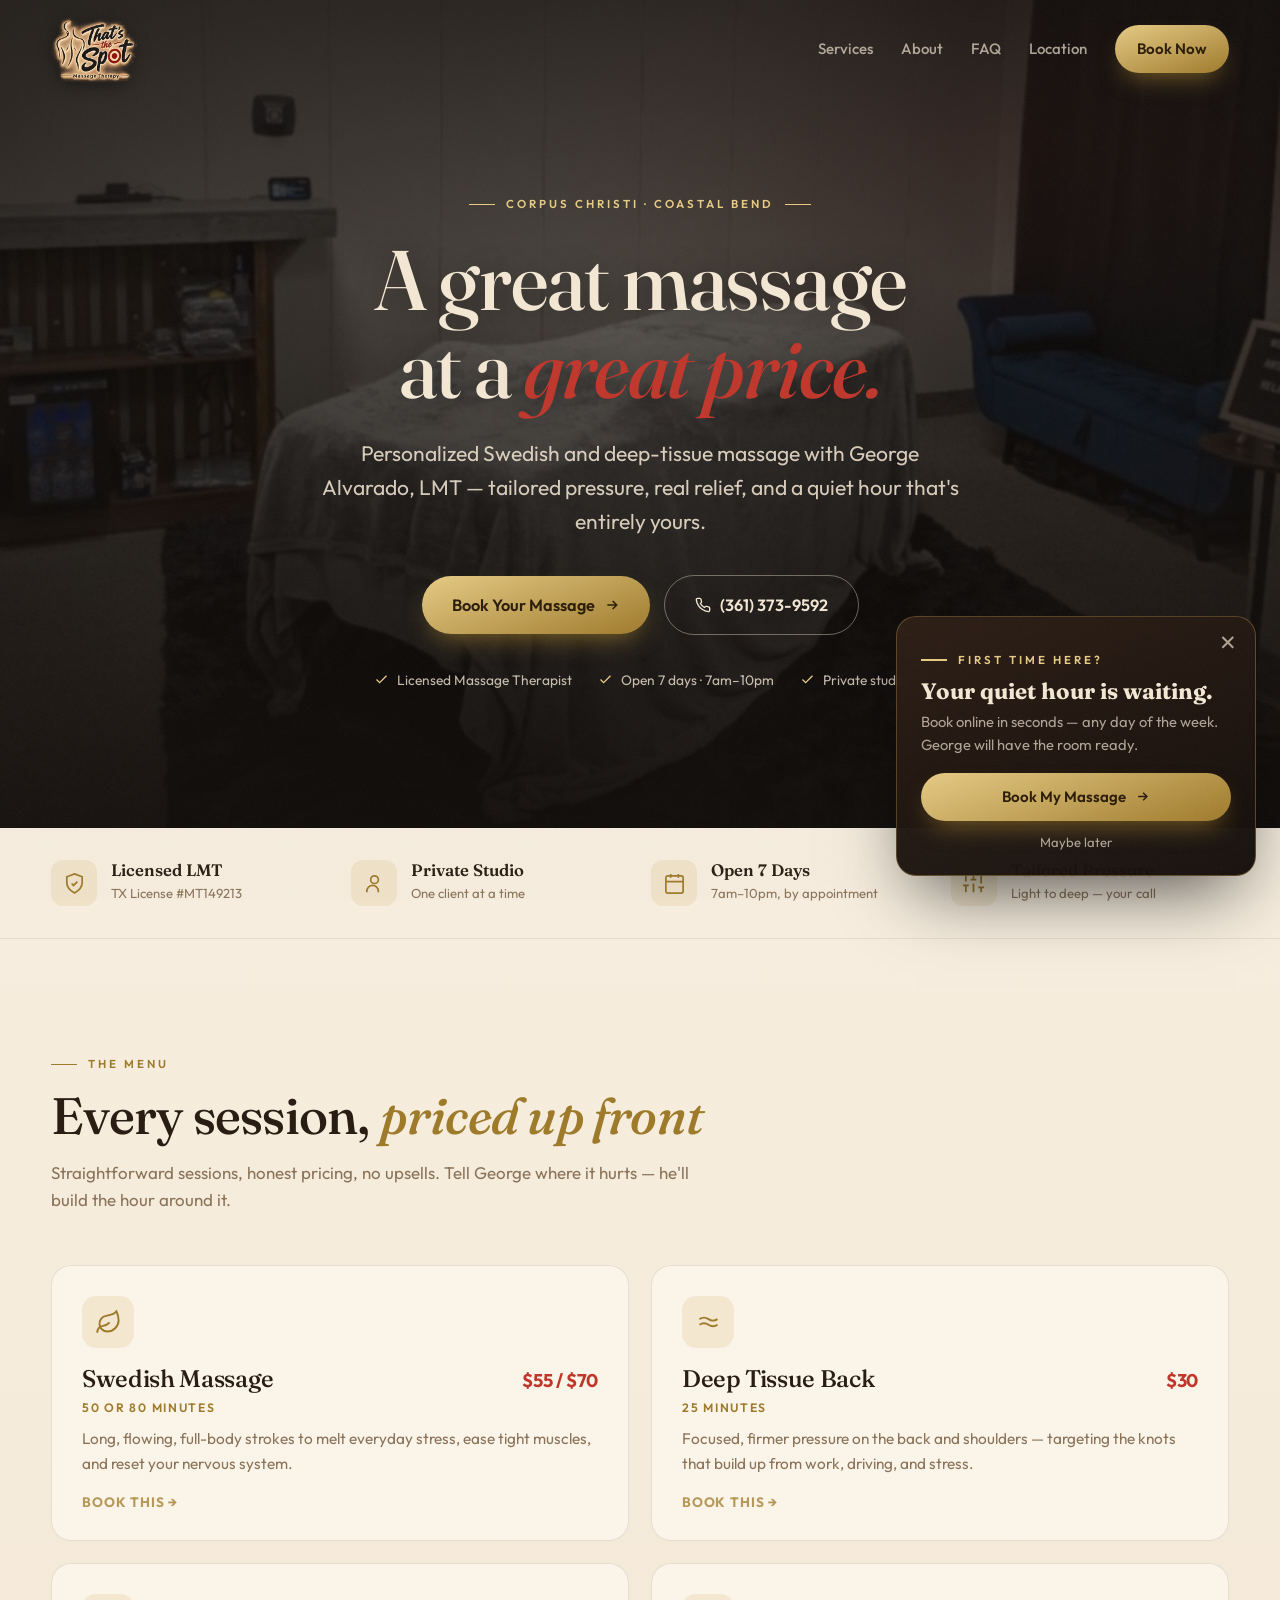
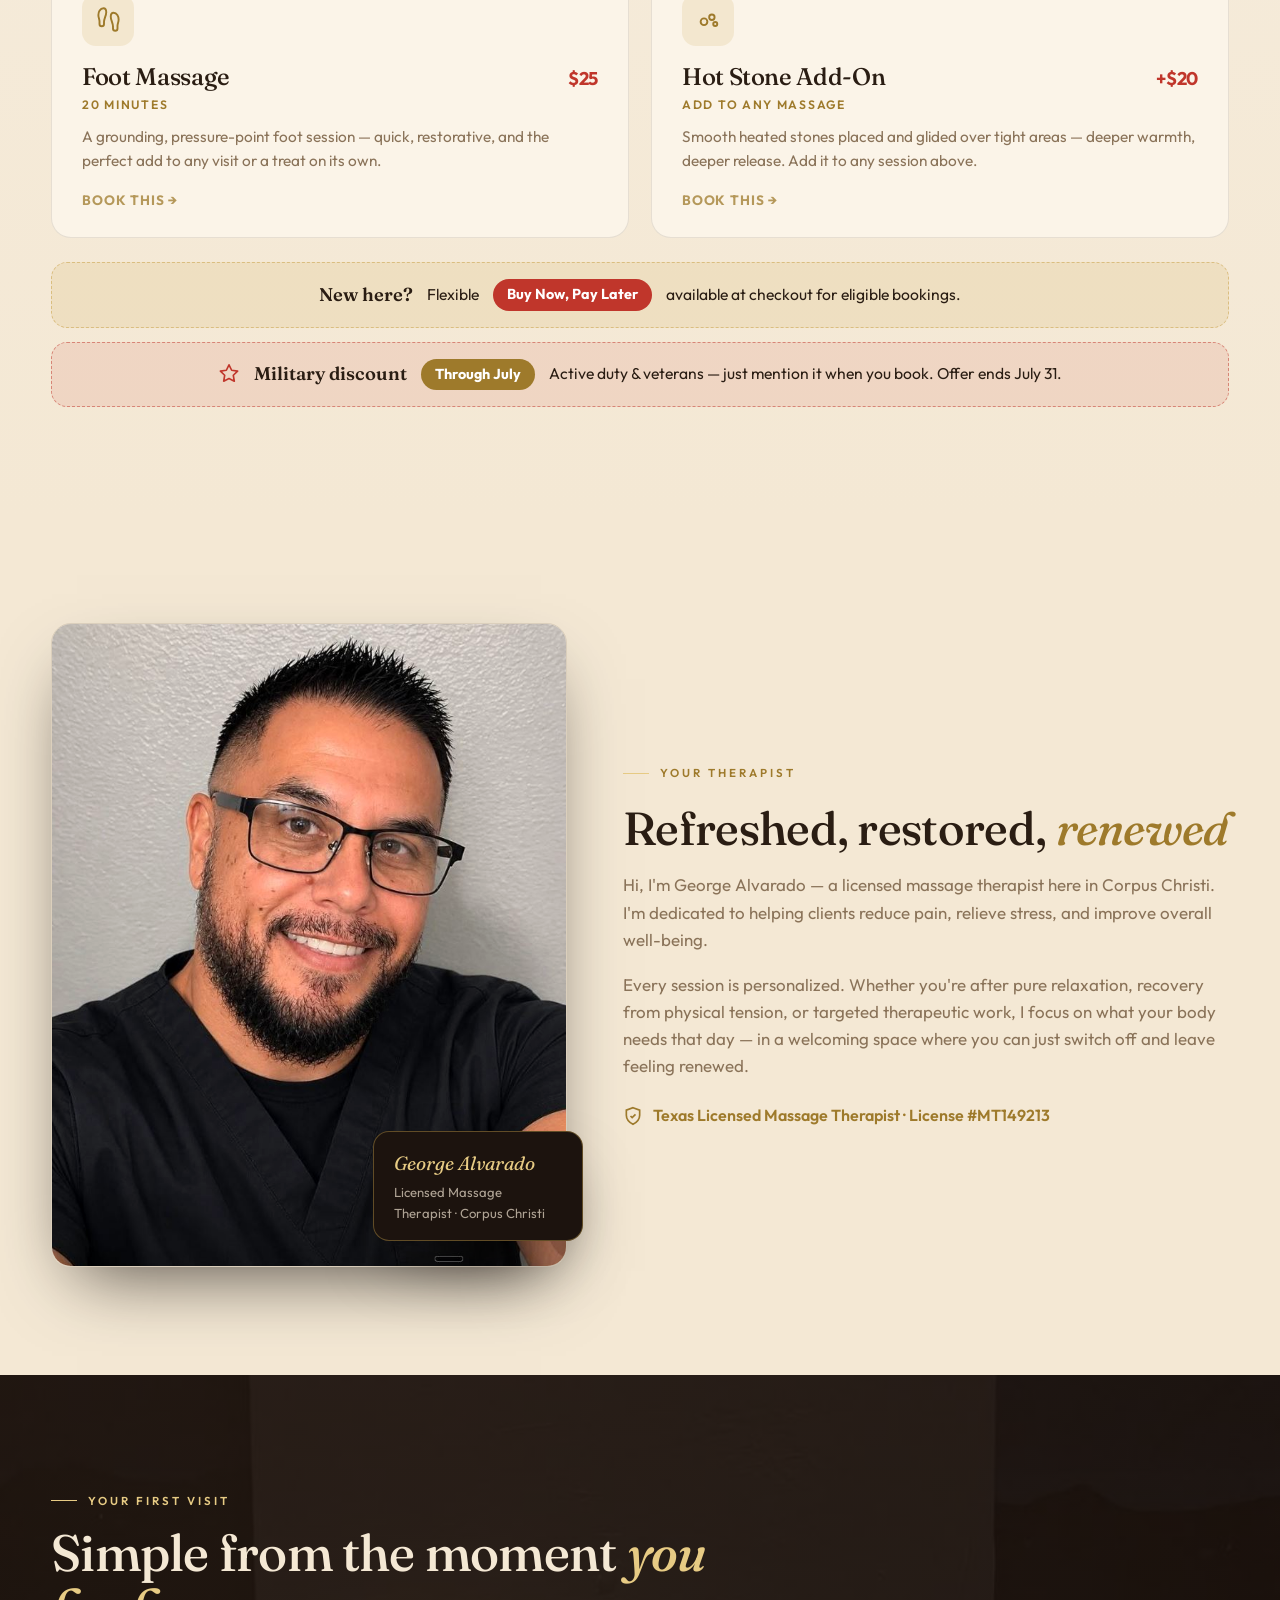
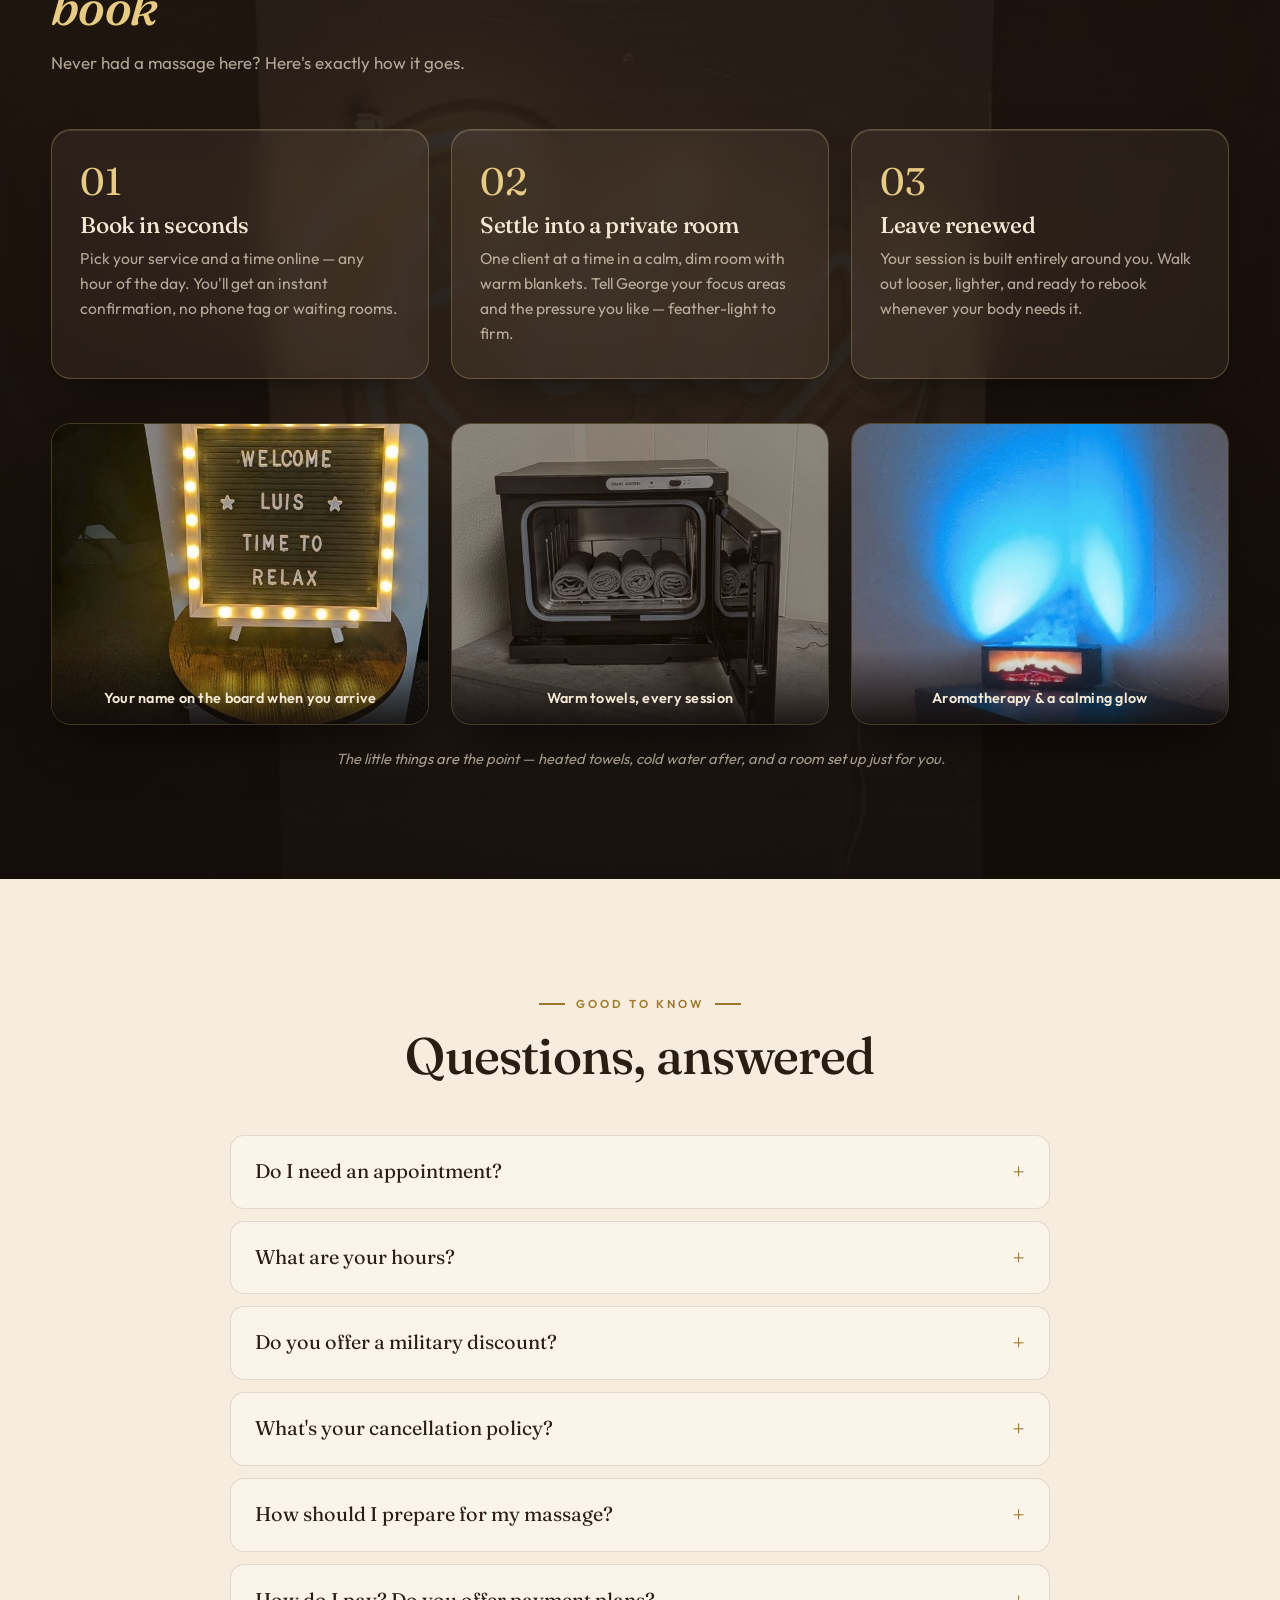
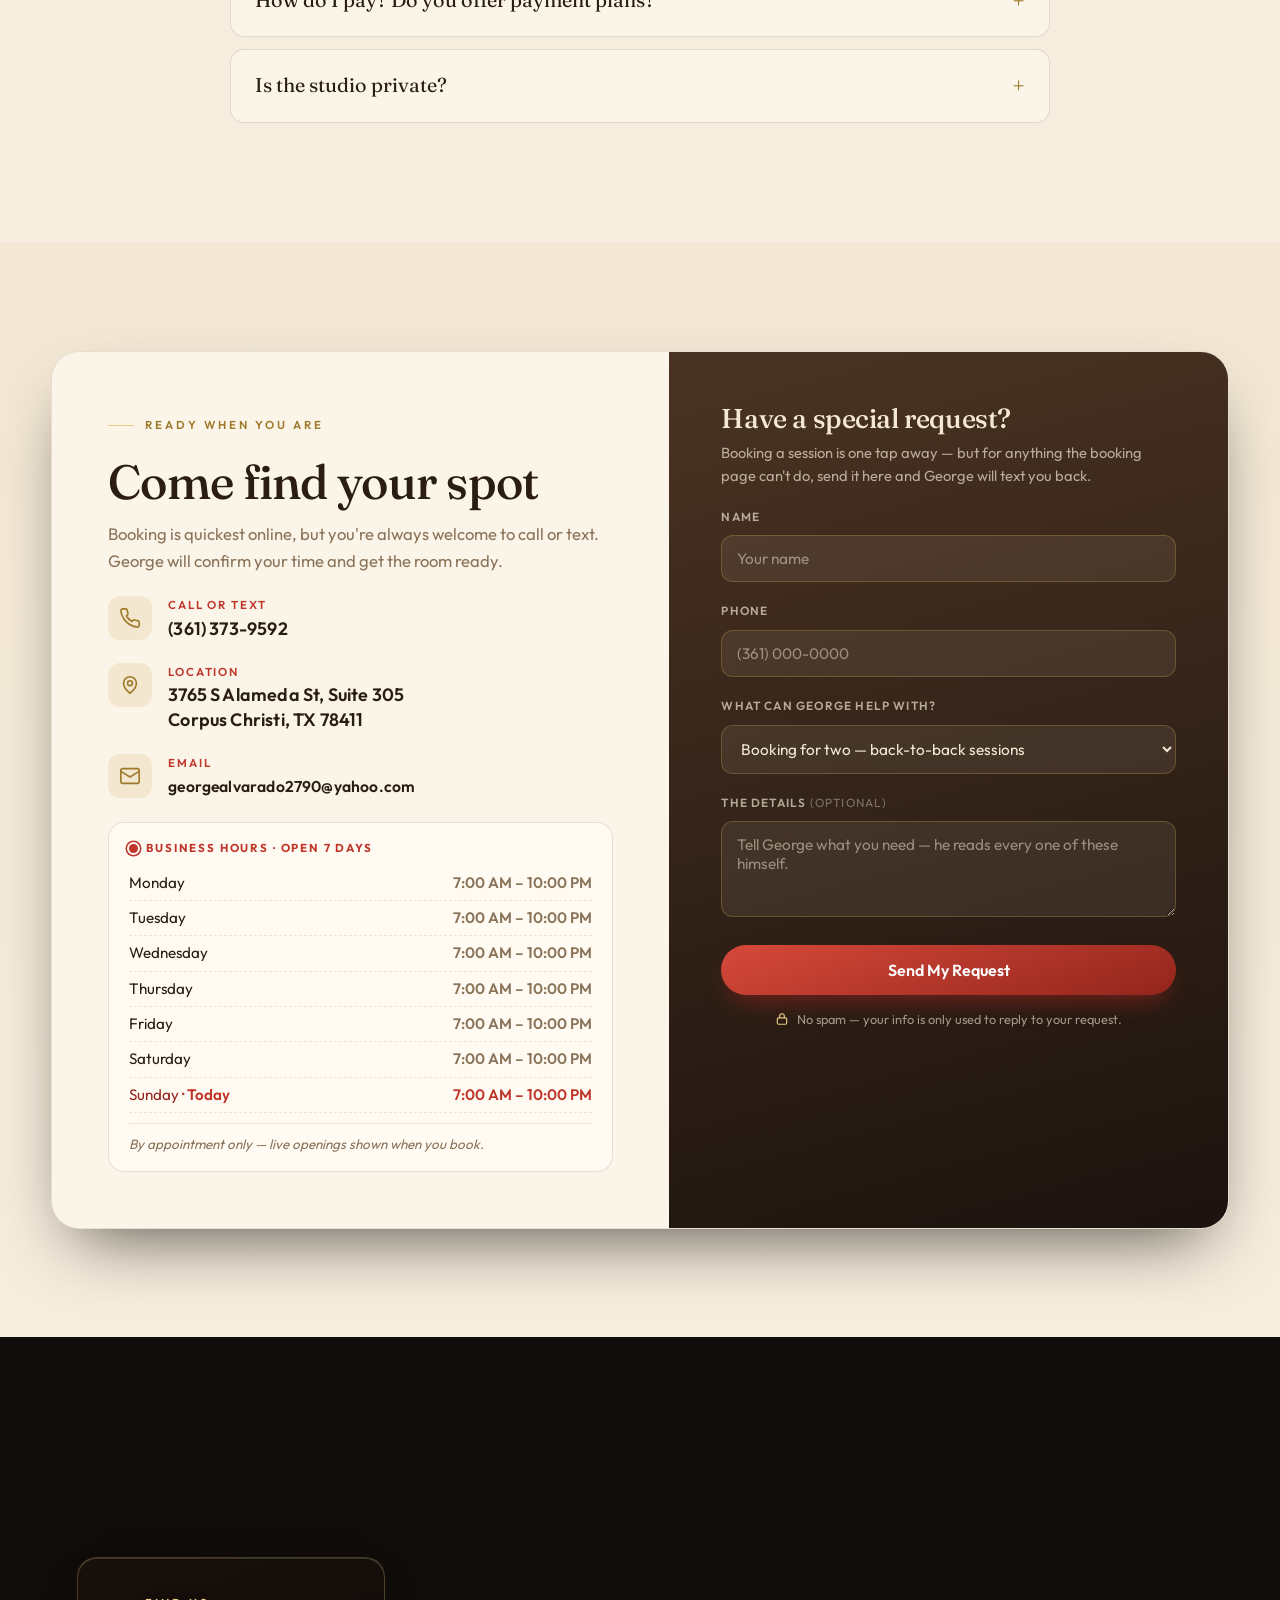
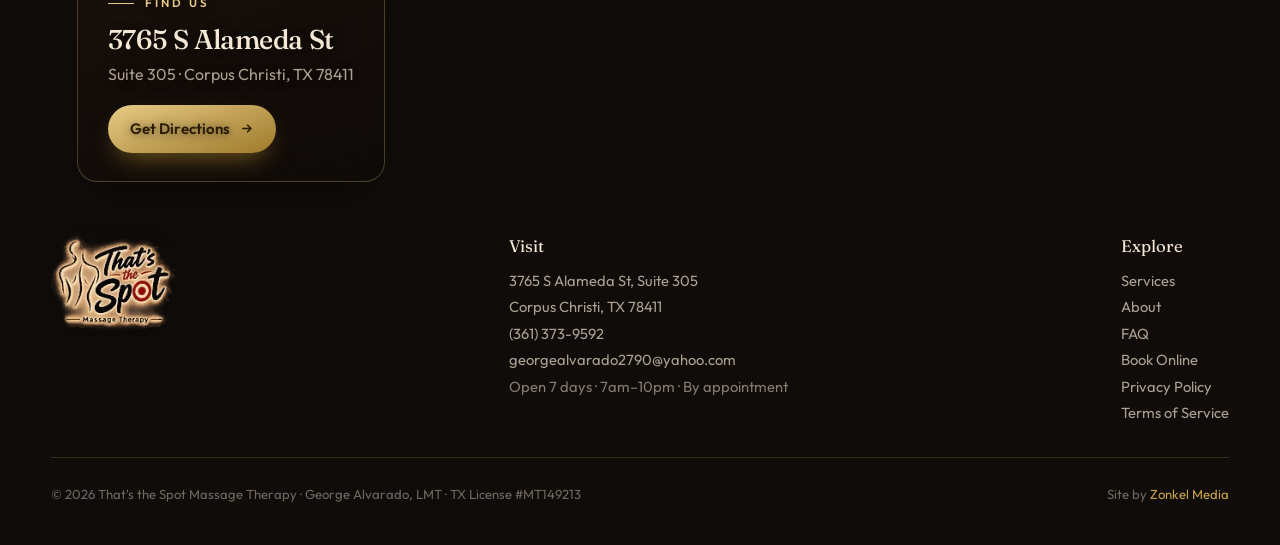
==== index.html @ 34a935a7 "Symmetric eyebrow dashes: right-side dash on centered kickers (hero + FAQ always, all sections on mo" ====
<!DOCTYPE html>
<html lang="en">
<head>
<meta charset="UTF-8" />
<meta name="viewport" content="width=device-width, initial-scale=1.0" />
<title>That's the Spot Massage Therapy — Corpus Christi, TX</title>
<meta name="description" content="Therapeutic Swedish and deep tissue massage in Corpus Christi with George Alvarado, LMT. 3765 S Alameda St, Suite 305. Open 7 days. Book online or call (361) 373-9592." />
<link rel="canonical" href="https://thatsthespotmassagecc.com/" />
<meta name="robots" content="index,follow,max-image-preview:large" />
<meta name="theme-color" content="#1C130E" />
<meta name="geo.region" content="US-TX" />
<meta name="geo.placename" content="Corpus Christi" />
<meta name="geo.position" content="27.729;-97.383" />
<meta name="ICBM" content="27.729, -97.383" />
<meta property="og:type" content="website" />
<meta property="og:site_name" content="That's the Spot Massage Therapy" />
<meta property="og:title" content="That's the Spot Massage Therapy — Corpus Christi, TX" />
<meta property="og:description" content="A great massage at a great price. Swedish & deep tissue with George Alvarado, LMT. Open 7 days, 7am–10pm, by appointment. Book online in seconds." />
<meta property="og:url" content="https://thatsthespotmassagecc.com/" />
<meta property="og:image" content="https://thatsthespotmassagecc.com/og-image.jpg" />
<meta property="og:image:width" content="1200" />
<meta property="og:image:height" content="630" />
<meta property="og:image:alt" content="That's the Spot Massage Therapy — private massage studio in Corpus Christi, TX" />
<meta property="og:locale" content="en_US" />
<meta name="twitter:card" content="summary_large_image" />
<meta name="twitter:title" content="That's the Spot Massage Therapy — Corpus Christi, TX" />
<meta name="twitter:description" content="A great massage at a great price. Swedish & deep tissue with George Alvarado, LMT. Open 7 days, 7am–10pm. Book online in seconds." />
<meta name="twitter:image" content="https://thatsthespotmassagecc.com/og-image.jpg" />
<link rel="icon" href="favicon.svg" type="image/svg+xml" />
<link rel="icon" href="favicon.png" type="image/png" sizes="96x96" />
<link rel="apple-touch-icon" href="apple-touch-icon.png" />
<link rel="preconnect" href="https://fonts.googleapis.com" />
<link rel="preconnect" href="https://fonts.gstatic.com" crossorigin />
<link href="https://fonts.googleapis.com/css2?family=Fraunces:ital,opsz,wght@0,9..144,400;0,9..144,500;0,9..144,600;0,9..144,700;1,9..144,400;1,9..144,500&family=Outfit:wght@300;400;500;600;700&display=swap" rel="stylesheet" />
<style>
:root{
  --slate:#100C0A; --espresso:#1C130E; --espresso-2:#271A12; --cocoa:#3E2B1E; --coffee:#4A3323;
  --paper:#F6EDDE; --cream:#F4E8D4; --cream-2:#E8D7BC;
  --gold:#C9A24B; --gold-lt:#E7CB84; --gold-deep:#9E7A2B;
  --red:#C0362B; --red-lt:#D6493A; --red-deep:#93251C;
  --ink:#2A1D13; --muted:#8A7359; --cream-soft:rgba(244,232,212,.68);
  --glass:rgba(244,232,212,.06); --glass-brd:rgba(233,203,132,.26);
  --shadow:0 30px 70px -26px rgba(8,4,2,.7);
  --serif:'Fraunces',Georgia,serif; --sans:'Outfit',system-ui,sans-serif;
}
*{box-sizing:border-box;margin:0;padding:0}
html{scroll-behavior:smooth;scroll-padding-top:100px}
body{font-family:var(--sans);color:var(--ink);background:var(--paper);line-height:1.6;-webkit-font-smoothing:antialiased;overflow-x:hidden}
img{max-width:100%;display:block}
a{color:inherit;text-decoration:none}
.wrap{width:min(1180px,92vw);margin-inline:auto}
h1,h2,h3{font-family:var(--serif);font-weight:500;line-height:1.05;letter-spacing:-.015em}
.i{font-style:italic}
.gold{color:var(--gold-deep)}
.crim{color:var(--red)}

body::after{content:"";position:fixed;inset:0;pointer-events:none;z-index:999;opacity:.05;
  background-image:url("data:image/svg+xml,%3Csvg xmlns='http://www.w3.org/2000/svg' width='120' height='120'%3E%3Cfilter id='n'%3E%3CfeTurbulence type='fractalNoise' baseFrequency='.85' numOctaves='2'/%3E%3C/filter%3E%3Crect width='100%25' height='100%25' filter='url(%23n)'/%3E%3C/svg%3E")}

.glass{position:relative;background:var(--glass);backdrop-filter:blur(16px) saturate(1.2);-webkit-backdrop-filter:blur(16px) saturate(1.2);
  border:1px solid var(--glass-brd);box-shadow:inset 0 1px 0 rgba(255,255,255,.14),0 20px 44px -22px rgba(0,0,0,.7)}
.dot{display:inline-block;width:9px;height:9px;border-radius:50%;background:var(--red);box-shadow:0 0 0 2px #FFFBF3,0 0 0 3.5px var(--red)}

/* ---------- nav ---------- */
header{position:fixed;top:0;left:0;right:0;z-index:100;background:transparent;border-bottom:1px solid transparent;transition:background .35s,border-color .35s}
header.scrolled{background:rgba(16,12,10,.9);border-bottom-color:rgba(201,162,75,.22);backdrop-filter:blur(16px) saturate(1.3)}
nav{display:flex;align-items:center;justify-content:space-between;padding:14px 0}
.brand{display:flex;align-items:center;gap:14px}
.brand img{height:70px;width:auto;object-fit:contain;filter:drop-shadow(0 3px 8px rgba(0,0,0,.6))}
.nav-links{display:flex;align-items:center;gap:28px;font-size:.94rem;font-weight:500}
.nav-links a.lk{color:var(--cream-soft);transition:.2s}
.nav-links a.lk:hover{color:var(--gold-lt)}
.btn{display:inline-flex;align-items:center;gap:9px;font-weight:600;font-size:.94rem;padding:12px 22px;border-radius:999px;transition:.25s;white-space:nowrap;cursor:pointer}
.btn-gold{background:linear-gradient(160deg,var(--gold-lt),var(--gold-deep));color:#2A1B06;box-shadow:0 12px 26px -10px rgba(158,122,43,.8)}
.btn-gold:hover{filter:brightness(1.06);transform:translateY(-2px)}
.btn-red{background:linear-gradient(160deg,var(--red-lt),var(--red-deep));color:#fff;box-shadow:0 12px 26px -10px rgba(147,37,28,.85)}
.btn-red:hover{filter:brightness(1.07);transform:translateY(-2px)}
.btn-ghost{border:1.5px solid rgba(244,232,212,.4);color:var(--cream)}
.btn-ghost:hover{border-color:var(--gold);color:var(--gold-lt)}
.nav-links .call{display:none}
@media(max-width:880px){.nav-links a.lk{display:none}.nav-links .call{display:inline-flex}.brand img{height:56px}}

/* ---------- hero ---------- */
.hero{position:relative;min-height:92vh;display:flex;align-items:center;color:var(--cream);overflow:hidden}
.hero .bgimg{position:absolute;inset:0;z-index:0;width:100%;height:100%;object-fit:cover;object-position:center 62%;transform:scale(1.04);
  filter:brightness(.62) saturate(.86) sepia(.12) blur(1.2px)}
.hero .bgimg{opacity:0;transition:opacity 1.2s ease}
.hero .bgimg.on{opacity:1}
.hero .scrim{position:absolute;inset:0;z-index:1;background:
  linear-gradient(180deg,rgba(16,12,10,.62),rgba(16,12,10,.34) 34%,rgba(16,12,10,.86)),
  radial-gradient(64% 58% at 50% 46%,rgba(16,12,10,.1),rgba(16,12,10,.52)),
  radial-gradient(60% 45% at 78% 16%,rgba(192,54,43,.18),transparent 62%)}
.hero .wrap{position:relative;z-index:2;padding-top:120px;padding-bottom:70px;text-align:center}
.hero-copy{max-width:720px;margin-inline:auto}
.eyebrow{display:inline-flex;align-items:center;gap:11px;font-size:.72rem;font-weight:600;letter-spacing:.26em;text-transform:uppercase;color:var(--gold-lt);margin-bottom:22px}
.eyebrow::before{content:"";width:26px;height:1.5px;background:var(--gold-lt)}
.eyebrow::after{content:"";width:26px;height:1.5px;background:currentColor;display:none}
.hero .eyebrow::after,.faq .sec-head .eyebrow::after{display:block}
.hero h1{font-size:clamp(3rem,6.6vw,5.4rem);color:var(--cream);text-shadow:0 2px 30px rgba(0,0,0,.4)}
.hero p.sub{font-size:clamp(1.08rem,1.7vw,1.32rem);color:rgba(244,232,212,.86);margin:24px auto 36px;max-width:46ch}
.hero-cta{display:flex;flex-wrap:wrap;gap:14px;align-items:center;justify-content:center}
.hero-cta .btn{padding:16px 30px;font-size:1.02rem}
.microtrust{margin-top:34px;display:flex;flex-wrap:wrap;justify-content:center;gap:10px 26px;font-size:.86rem;color:rgba(244,232,212,.8)}
.microtrust span{display:inline-flex;align-items:center;gap:8px}
.microtrust svg{width:15px;height:15px;stroke:var(--gold-lt);fill:none;stroke-width:2.2}

/* ---------- assurances band ---------- */
.assure{background:var(--paper);border-bottom:1px solid rgba(42,29,19,.08)}
.assure .wrap{display:grid;grid-template-columns:repeat(4,1fr);gap:22px;padding:32px 0}
.assure .a{display:flex;gap:14px;align-items:center}
.assure .a .ic{width:46px;height:46px;border-radius:12px;background:rgba(201,162,75,.15);display:grid;place-items:center;flex:none}
.assure .a .ic svg{width:23px;height:23px;stroke:var(--gold-deep);fill:none;stroke-width:1.8}
.assure .a b{font-family:var(--serif);font-weight:600;color:var(--ink);font-size:1.04rem;display:block;line-height:1.15}
.assure .a span{font-size:.82rem;color:var(--muted)}

/* ---------- section basics ---------- */
.pad{padding:clamp(64px,9vw,108px) 0}
.sec-head{max-width:660px;margin-bottom:52px}
.sec-head .eyebrow{margin-bottom:16px;color:var(--gold-deep)}
.sec-head .eyebrow::before{background:var(--gold-deep)}
.sec-head h2{font-size:clamp(2.1rem,4.4vw,3.2rem)}
.sec-head p{color:var(--muted);margin-top:16px;font-size:1.06rem}

/* ---------- services ---------- */
.services{background:linear-gradient(180deg,var(--paper),var(--cream))}
.svc-grid{display:grid;grid-template-columns:repeat(2,1fr);gap:22px}
.svc{display:block;background:#FBF4E8;border:1px solid rgba(42,29,19,.1);border-radius:20px;padding:30px 30px 26px;position:relative;transition:.3s;overflow:hidden;cursor:pointer}
.svc .go{margin-top:16px;font-size:.85rem;font-weight:700;letter-spacing:.06em;text-transform:uppercase;color:var(--gold-deep);opacity:.75;transition:.3s}
.svc .go span{display:inline-block;transition:.3s}
.svc:hover .go{opacity:1;color:var(--red)}
.svc:hover .go span{transform:translateX(4px)}
.svc::before{content:"";position:absolute;left:0;top:0;bottom:0;width:4px;background:linear-gradient(var(--gold-lt),var(--red));transform:scaleY(0);transform-origin:top;transition:.35s}
.svc:hover{transform:translateY(-5px);box-shadow:var(--shadow);border-color:transparent}
.svc:hover::before{transform:scaleY(1)}
.svc .ico{width:52px;height:52px;border-radius:14px;background:rgba(201,162,75,.16);display:grid;place-items:center;margin-bottom:18px}
.svc .ico svg{width:27px;height:27px;stroke:var(--gold-deep);fill:none;stroke-width:1.7}
.svc h3{font-size:1.5rem;display:flex;align-items:baseline;justify-content:space-between;gap:12px;color:var(--ink)}
.svc h3 .pr{font-family:var(--sans);font-size:1.15rem;font-weight:700;color:var(--red);white-space:nowrap}
.svc .dur{font-size:.76rem;letter-spacing:.14em;text-transform:uppercase;color:var(--gold-deep);font-weight:600;margin:6px 0 10px}
.svc p{color:var(--muted);font-size:.96rem}
.addon{margin-top:24px;display:flex;align-items:center;gap:14px;justify-content:center;flex-wrap:wrap;
  background:rgba(201,162,75,.14);border:1px dashed rgba(201,162,75,.55);border-radius:16px;padding:16px 22px;font-size:.98rem;color:var(--ink)}
.addon b{font-family:var(--serif);font-size:1.15rem;font-weight:600}
.addon .pill{background:var(--red);color:#fff;font-weight:700;padding:4px 14px;border-radius:999px;font-size:.9rem}
/* military offer band — REMOVE THIS BLOCK (+ the .addon.mil div) WHEN THE JULY OFFER ENDS */
.addon.mil{background:rgba(192,54,43,.10);border:1px dashed rgba(192,54,43,.5);margin-top:14px}
.addon.mil .pill{background:var(--gold-deep,#8A6B24);color:#fff}
.addon.mil svg{width:22px;height:22px;flex:0 0 22px;fill:none;stroke:var(--red);stroke-width:1.8;stroke-linecap:round;stroke-linejoin:round}

/* ---------- about ---------- */
.about{background:var(--cream)}
.about .wrap{display:grid;grid-template-columns:.92fr 1.08fr;gap:56px;align-items:center}
.about-fig{position:relative}
.about-fig img{width:100%;aspect-ratio:4/5;object-fit:cover;object-position:50% 22%;border-radius:20px;box-shadow:var(--shadow);filter:saturate(1) contrast(1.02) brightness(1.01) sepia(.03);border:1px solid rgba(42,29,19,.12)}
.about-fig .badge{position:absolute;right:-16px;bottom:26px;background:var(--espresso);color:var(--cream);border:1px solid rgba(201,162,75,.4);border-radius:16px;padding:16px 20px;box-shadow:var(--shadow);max-width:210px}
.about-fig .badge .k{font-family:var(--serif);font-style:italic;color:var(--gold-lt);font-size:1.2rem}
.about-fig .badge .s{font-size:.82rem;color:var(--cream-soft);margin-top:4px}
.about h2{font-size:clamp(2rem,4vw,2.9rem)}
.about p{color:var(--muted);margin-top:18px;font-size:1.06rem}
.about .lmt{display:inline-flex;align-items:center;gap:10px;margin-top:24px;font-weight:600;color:var(--gold-deep)}
.about .lmt svg{width:20px;height:20px;stroke:var(--gold-deep);fill:none;stroke-width:2}

/* ---------- what to expect ---------- */
.expect{position:relative;color:var(--cream);overflow:hidden;background:var(--espresso)}
.expect .tex{position:absolute;inset:0;z-index:0;opacity:.5;background-size:cover;background-position:center 28%;filter:sepia(.08) saturate(1)}
.expect::before{content:"";position:absolute;inset:0;z-index:1;background:linear-gradient(180deg,rgba(28,19,14,.72),rgba(20,13,8,.88))}
.expect .wrap{position:relative;z-index:2}
.expect .sec-head h2{color:var(--cream)}
.expect .sec-head .eyebrow{color:var(--gold-lt)}
.expect .sec-head .eyebrow::before{background:var(--gold-lt)}
.expect .sec-head p{color:var(--cream-soft)}
.steps{display:grid;grid-template-columns:repeat(3,1fr);gap:22px}
.step{border-radius:20px;padding:32px 28px}
.step .n{font-family:var(--serif);font-size:2.4rem;color:var(--gold-lt);line-height:1}
.step h3{font-size:1.42rem;color:var(--cream);margin:14px 0 8px}
.step p{color:var(--cream-soft);font-size:.98rem}
.amens{display:grid;grid-template-columns:repeat(3,1fr);gap:22px;margin-top:44px}
.amens figure{position:relative;border-radius:20px;overflow:hidden;border:1px solid rgba(231,203,132,.22);box-shadow:0 24px 50px -22px rgba(0,0,0,.75)}
.amens img{width:100%;height:300px;object-fit:cover;display:block;filter:saturate(.92)}
.amens figure:first-child img{object-position:center 32%}
.amens figcaption{position:absolute;inset:auto 0 0 0;padding:38px 18px 14px;text-align:center;font-size:.9rem;font-weight:600;color:var(--cream);letter-spacing:.02em;
  background:linear-gradient(180deg,transparent,rgba(16,12,10,.88))}
.amens-note{margin-top:22px;text-align:center;font-size:.92rem;color:var(--cream-soft);font-style:italic}

/* ---------- FAQ ---------- */
.faq{background:var(--paper)}
.faq-list{max-width:820px;margin-inline:auto}
.faq details{border:1px solid rgba(42,29,19,.12);border-radius:14px;background:#FBF4E8;margin-bottom:12px;overflow:hidden;transition:.2s}
.faq details[open]{border-color:rgba(201,162,75,.5);box-shadow:0 12px 30px -18px rgba(16,42,69,.3)}
.faq summary{list-style:none;cursor:pointer;padding:20px 24px;font-family:var(--serif);font-size:clamp(1.05rem,1.6vw,1.24rem);color:var(--ink);display:flex;justify-content:space-between;align-items:center;gap:16px}
.faq summary::-webkit-details-marker{display:none}
.faq summary .pl{color:var(--gold-deep);font-size:1.5rem;line-height:1;transition:.25s;flex:none}
.faq details[open] summary .pl{transform:rotate(45deg)}
.faq details[open] summary{color:var(--gold-deep)}
.faq .ans{padding:0 24px 22px;color:var(--muted);font-size:1rem;line-height:1.6}

/* ---------- booking ---------- */
.book{background:linear-gradient(180deg,var(--cream),var(--paper))}
.book-card{background:#FBF4E8;border:1px solid rgba(42,29,19,.1);border-radius:28px;box-shadow:var(--shadow);
  display:grid;grid-template-columns:1.05fr .95fr;overflow:hidden}
.book-info{padding:clamp(36px,5vw,56px)}
.book-info h2{font-size:clamp(2.1rem,3.8vw,3rem);color:var(--ink)}
.book-info p{color:var(--muted);margin-top:14px;font-size:1.04rem}
.detail{display:flex;gap:16px;align-items:flex-start;margin-top:22px}
.detail .ico{width:44px;height:44px;flex:none;border-radius:12px;background:rgba(201,162,75,.16);display:grid;place-items:center}
.detail .ico svg{width:22px;height:22px;stroke:var(--gold-deep);fill:none;stroke-width:1.8}
.detail .k{font-size:.72rem;letter-spacing:.16em;text-transform:uppercase;color:var(--red);font-weight:600;margin-bottom:2px}
.detail .v{font-family:var(--sans);font-weight:600;font-size:1.12rem;color:var(--ink);line-height:1.35;letter-spacing:.01em}
.detail .v a:hover{color:var(--gold-deep)}
.hours{margin-top:24px;border:1px solid rgba(42,29,19,.12);border-radius:16px;padding:16px 20px;background:#FFFBF3}
.hours h4{font-family:var(--sans);font-size:.72rem;letter-spacing:.16em;text-transform:uppercase;color:var(--red);font-weight:700;margin-bottom:8px;display:flex;align-items:center;gap:8px}
.hrow{display:flex;justify-content:space-between;gap:12px;padding:5px 0;font-size:.95rem;color:var(--ink);border-bottom:1px dashed rgba(42,29,19,.1)}
.hrow:last-of-type{border-bottom:none}
.hrow .t{font-weight:600;color:var(--muted)}
.hrow.today{color:var(--red-deep)}.hrow.today .t{color:var(--red)}
.hrow.today .d::after{content:" · Today";color:var(--red);font-weight:600}
.hnote{margin-top:10px;padding-top:10px;border-top:1px solid rgba(42,29,19,.1);font-size:.84rem;color:var(--muted);font-style:italic}
.detail .v a[href^="mailto"]{font-size:.98rem;overflow-wrap:anywhere}
.book-form{padding:clamp(36px,5vw,52px);color:var(--cream);background:linear-gradient(165deg,var(--coffee),var(--espresso))}
.book-form h3{font-size:1.7rem;color:var(--cream)}
.book-form p{color:var(--cream-soft);font-size:.92rem;margin-top:8px}
.field{margin-top:15px}
.field label{font-size:.74rem;letter-spacing:.1em;text-transform:uppercase;color:var(--cream-soft);font-weight:600}
.field input,.field select,.field textarea{width:100%;margin-top:7px;padding:13px 15px;border-radius:12px;border:1px solid rgba(201,162,75,.3);
  background:rgba(244,232,212,.08);color:var(--cream);font-family:var(--sans);font-size:.96rem;outline:none;transition:.2s}
.field textarea{resize:vertical;min-height:96px}
.field input::placeholder,.field textarea::placeholder{color:rgba(244,232,212,.5)}
.field input:focus,.field select:focus,.field textarea:focus{border-color:var(--gold);background:rgba(244,232,212,.14)}
.field select option{color:#2A1B06}
.book-form .btn{width:100%;justify-content:center;margin-top:20px;padding:15px;font-size:1rem;border:none;font-family:var(--sans)}
.book-form .fine{display:flex;align-items:center;justify-content:center;gap:8px;font-size:.8rem;color:rgba(244,232,212,.6);margin-top:14px;text-align:center}
.book-form .fine svg{width:14px;height:14px;stroke:var(--gold-lt);fill:none;stroke-width:2;flex:none}

/* ---------- map ---------- */
.map-sec{position:relative;background:var(--slate)}
.map-wrap{position:relative;height:clamp(300px,42vw,440px)}
.map-wrap iframe{position:absolute;inset:0;width:100%;height:100%;border:0;filter:grayscale(.3) sepia(.25) contrast(.95) brightness(.9)}
.map-card{position:absolute;z-index:3;left:6vw;top:50%;transform:translateY(-50%);max-width:340px;border-radius:20px;padding:28px 30px;color:var(--cream);background:linear-gradient(160deg,rgba(26,17,12,.82),rgba(14,10,8,.72));text-shadow:0 1px 10px rgba(0,0,0,.55)}
.map-card .eyebrow{margin-bottom:12px;color:var(--gold-lt)}
.map-card .eyebrow::before{background:var(--gold-lt)}
.map-card h3{font-family:var(--serif);font-size:1.7rem;color:var(--cream);margin-bottom:10px}
.map-card p{color:var(--cream-soft);font-size:1rem;line-height:1.45}
.map-card .btn{margin-top:18px}
@media(max-width:720px){.map-wrap{height:auto;display:flex;flex-direction:column}.map-wrap iframe{position:relative;height:280px}
  .map-card{position:relative;left:auto;top:auto;transform:none;max-width:none;margin:18px 4vw 0;border-radius:18px}.map-sec{padding-bottom:30px}}

/* ---------- footer ---------- */
footer{background:var(--slate);color:var(--cream-soft);padding:54px 0 40px}
.foot-top{display:flex;flex-wrap:wrap;justify-content:space-between;gap:26px;align-items:flex-start;padding-bottom:30px;border-bottom:1px solid rgba(201,162,75,.2)}
.foot-brand img{height:100px;width:auto;object-fit:contain;filter:drop-shadow(0 3px 8px rgba(0,0,0,.5))}
.foot-col{font-size:.92rem;line-height:1.8}
.foot-col .h{font-family:var(--serif);color:var(--cream);font-size:1.05rem;margin-bottom:6px}
.foot-col a:hover{color:var(--gold-lt)}
.foot-bottom{display:flex;flex-wrap:wrap;justify-content:space-between;gap:12px;margin-top:26px;font-size:.82rem;color:rgba(244,232,212,.42)}
.foot-bottom a{color:var(--gold)}

/* ---------- sticky mobile ---------- */
.mobile-bar{position:fixed;left:0;right:0;bottom:0;z-index:200;display:none;gap:10px;padding:10px 14px calc(10px + env(safe-area-inset-bottom));
  background:rgba(16,12,10,.9);backdrop-filter:blur(14px);border-top:1px solid rgba(201,162,75,.25)}
.mobile-bar .btn{flex:1;justify-content:center;padding:14px}
@media(max-width:880px){.mobile-bar{display:flex}body{padding-bottom:74px}}

/* ---------- booking slide-in popup ---------- */
.pop{position:fixed;right:24px;bottom:24px;z-index:300;width:min(360px,92vw);border-radius:20px;padding:26px 24px 22px;color:var(--cream);
  background:linear-gradient(160deg,rgba(44,29,20,.98),rgba(18,12,9,.98));border:1px solid rgba(201,162,75,.35);
  box-shadow:0 30px 70px -20px rgba(0,0,0,.7);transform:translateY(26px);opacity:0;pointer-events:none;transition:.45s cubic-bezier(.2,.7,.2,1)}
.pop.show{transform:none;opacity:1;pointer-events:auto}
.pop .x{position:absolute;top:12px;right:12px;width:30px;height:30px;border:none;background:transparent;color:var(--cream-soft);font-size:1.3rem;line-height:1;cursor:pointer;border-radius:8px}
.pop .x:hover{color:var(--cream);background:rgba(255,255,255,.08)}
.pop .eyebrow{color:var(--gold-lt);margin-bottom:10px}
.pop h4{font-family:var(--serif);font-size:1.4rem;color:var(--cream);margin-bottom:6px;line-height:1.1}
.pop p{color:var(--cream-soft);font-size:.92rem;margin-bottom:16px}
.pop .btn{width:100%;justify-content:center}
.pop .later{display:block;text-align:center;margin-top:11px;font-size:.82rem;color:var(--cream-soft);cursor:pointer}
.pop .later:hover{color:var(--cream)}
@media(max-width:880px){.pop{right:12px;left:12px;bottom:86px;width:auto}}

.rv{opacity:0;transform:translateY(22px);transition:.7s cubic-bezier(.2,.7,.2,1)}
.rv.in{opacity:1;transform:none}

/* ---------- mobile centering pass ---------- */
@media(max-width:880px){
  .hero{min-height:90vh}
  .assure .wrap{grid-template-columns:1fr 1fr;gap:18px 14px;padding:26px 0}
  .assure .a{flex-direction:column;text-align:center;gap:8px}
  .about .wrap,.book-card{grid-template-columns:1fr}
  .about-fig{max-width:380px;margin-inline:auto}
  .about-fig .badge{right:12px}
  .svc-grid,.steps,.amens{grid-template-columns:1fr}
  .foot-brand img{height:84px}
  .book-form{order:2}
  /* center almost everything */
  .sec-head{margin-inline:auto;text-align:center}
  .eyebrow::after{display:block}
  .svc{text-align:center}
  .svc .ico{margin-inline:auto}
  .svc h3{flex-direction:column;align-items:center;gap:3px}
  .about > .wrap > div:last-child{text-align:center}
  .about .lmt{justify-content:center}
  .step{text-align:center}
  .book-info{text-align:center}
  .book-info .detail{flex-direction:column;align-items:center;gap:8px;text-align:center}
  .book-info .hours{text-align:left;max-width:340px;margin-inline:auto}
  .book-form{text-align:center}
  .faq summary{font-size:1.05rem}
  .map-card{text-align:center}.map-card .eyebrow{justify-content:center}
  .foot-top{flex-direction:column;align-items:center;text-align:center;gap:22px}
  .foot-bottom{flex-direction:column;align-items:center;text-align:center;gap:8px}
}
</style>
<script type="application/ld+json">
{
  "@context":"https://schema.org",
  "@type":"HealthAndBeautyBusiness",
  "@id":"https://thatsthespotmassagecc.com/#business",
  "name":"That's the Spot Massage Therapy",
  "description":"Personalized Swedish and deep-tissue massage in Corpus Christi, TX with George Alvarado, LMT.",
  "slogan":"A great massage at a great price",
  "image":"https://thatsthespotmassagecc.com/og-image.jpg",
  "url":"https://thatsthespotmassagecc.com/",
  "sameAs":["https://thatsthespot.glossgenius.com/"],
  "hasMap":"https://www.google.com/maps/search/?api=1&query=That%27s+the+Spot+Massage+Therapy+3765+S+Alameda+St+Suite+305+Corpus+Christi+TX+78411",
  "knowsAbout":["Swedish massage","deep tissue massage","hot stone massage","foot massage","therapeutic massage"],
  "telephone":"+1-361-373-9592",
  "email":"georgealvarado2790@yahoo.com",
  "priceRange":"$25–$90",
  "currenciesAccepted":"USD",
  "publicAccess":false,
  "address":{"@type":"PostalAddress","streetAddress":"3765 S Alameda St, Suite 305","addressLocality":"Corpus Christi","addressRegion":"TX","postalCode":"78411","addressCountry":"US"},
  "areaServed":"Corpus Christi, TX",
  "founder":{"@type":"Person","name":"George Alvarado","jobTitle":"Licensed Massage Therapist","hasCredential":{"@type":"EducationalOccupationalCredential","credentialCategory":"license","identifier":"MT149213","recognizedBy":{"@type":"Organization","name":"Texas Department of Licensing and Regulation"}}},
  "openingHoursSpecification":[
    {"@type":"OpeningHoursSpecification","dayOfWeek":["Monday","Tuesday","Wednesday","Thursday","Friday","Saturday","Sunday"],"opens":"07:00","closes":"22:00"}
  ],
  "makesOffer":[
    {"@type":"Offer","priceCurrency":"USD","price":"55","itemOffered":{"@type":"Service","name":"Swedish Massage (50 min)"}},
    {"@type":"Offer","priceCurrency":"USD","price":"70","itemOffered":{"@type":"Service","name":"Swedish Massage (80 min)"}},
    {"@type":"Offer","priceCurrency":"USD","price":"30","itemOffered":{"@type":"Service","name":"Deep Tissue Back Massage (25 min)"}},
    {"@type":"Offer","priceCurrency":"USD","price":"25","itemOffered":{"@type":"Service","name":"Foot Massage (20 min)"}}
  ]
}
</script>
<script type="application/ld+json">
{
  "@context":"https://schema.org",
  "@type":"FAQPage",
  "mainEntity":[
    {"@type":"Question","name":"Do I need an appointment?","acceptedAnswer":{"@type":"Answer","text":"Yes — That's the Spot is by appointment only, so every client gets a private, unrushed session. Booking online is the easiest way to grab a time, or call or text (361) 373-9592."}},
    {"@type":"Question","name":"What are your hours?","acceptedAnswer":{"@type":"Answer","text":"Open 7 days a week, 7:00 AM to 10:00 PM. Live availability is always shown when you book online."}},
    {"@type":"Question","name":"Do you offer a military discount?","acceptedAnswer":{"@type":"Answer","text":"Yes — through July 31, 2026, active duty and veterans get a military discount. Mention it when you book or let George know at your visit."}},
    {"@type":"Question","name":"What is your cancellation policy?","acceptedAnswer":{"@type":"Answer","text":"Life happens. If something comes up and you can't make your appointment, just let George know ahead of time so the spot can be offered to someone else."}},
    {"@type":"Question","name":"How should I prepare for my massage?","acceptedAnswer":{"@type":"Answer","text":"Come as you are — arrive a few minutes early, wear comfortable clothing, and drink water before and after. Let George know any focus areas or injuries so he can tailor the session."}},
    {"@type":"Question","name":"How do I pay, and do you offer payment plans?","acceptedAnswer":{"@type":"Answer","text":"Pay securely when you book or at your visit. Flexible Buy Now, Pay Later is available at checkout for eligible bookings."}},
    {"@type":"Question","name":"Is the studio private?","acceptedAnswer":{"@type":"Answer","text":"Yes — it's one client at a time in a calm, private room. No crowded waiting areas, no rush."}}
  ]
}
</script>
</head>
<body>

<header id="hdr">
  <nav class="wrap">
    <a class="brand" href="#top"><img src="[data-uri]" alt="That's the Spot Massage Therapy logo" /></a>
    <div class="nav-links">
      <a class="lk" href="#services">Services</a>
      <a class="lk" href="#about">About</a>
      <a class="lk" href="#faq">FAQ</a>
      <a class="lk" href="#book">Location</a>
      <a class="btn btn-ghost call" href="tel:+13613739592">Call</a>
      <a class="btn btn-gold" href="https://thatsthespot.glossgenius.com/services" target="_blank" rel="noopener">Book Now</a>
    </div>
  </nav>
</header>

<main id="top">

  <!-- HERO -->
  <section class="hero">
    <img class="bgimg on" src="[data-uri]" alt="The private massage room at That's the Spot" />
    <img class="bgimg" alt="" aria-hidden="true" />
    <div class="scrim"></div>
    <div class="wrap">
      <div class="hero-copy">
        <span class="eyebrow rv">Corpus Christi · Coastal Bend</span>
        <h1 class="rv">A great massage<br/>at a <span class="i crim">great price.</span></h1>
        <p class="sub rv">Personalized Swedish and deep-tissue massage with George Alvarado, LMT — tailored pressure, real relief, and a quiet hour that's entirely yours.</p>
        <div class="hero-cta rv">
          <a class="btn btn-gold" href="https://thatsthespot.glossgenius.com/services" target="_blank" rel="noopener">Book Your Massage
            <svg width="16" height="16" viewBox="0 0 24 24" fill="none" stroke="currentColor" stroke-width="2.4"><path d="M5 12h14M13 6l6 6-6 6"/></svg></a>
          <a class="btn btn-ghost" href="tel:+13613739592">
            <svg width="16" height="16" viewBox="0 0 24 24" fill="none" stroke="currentColor" stroke-width="2"><path d="M22 16.9v3a2 2 0 0 1-2.2 2 19.8 19.8 0 0 1-8.6-3.1 19.5 19.5 0 0 1-6-6A19.8 19.8 0 0 1 2 4.2 2 2 0 0 1 4 2h3a2 2 0 0 1 2 1.7c.1 1 .4 1.9.7 2.8a2 2 0 0 1-.5 2.1L8.1 9.8a16 16 0 0 0 6 6l1.2-1.2a2 2 0 0 1 2.1-.4c.9.3 1.8.6 2.8.7A2 2 0 0 1 22 16.9z"/></svg>
            (361) 373-9592</a>
        </div>
        <div class="microtrust rv">
          <span><svg viewBox="0 0 24 24"><path d="M20 6L9 17l-5-5"/></svg>Licensed Massage Therapist</span>
          <span><svg viewBox="0 0 24 24"><path d="M20 6L9 17l-5-5"/></svg>Open 7 days · 7am–10pm</span>
          <span><svg viewBox="0 0 24 24"><path d="M20 6L9 17l-5-5"/></svg>Private studio</span>
        </div>
      </div>
    </div>
  </section>

  <!-- ASSURANCES -->
  <section class="assure">
    <div class="wrap">
      <div class="a rv"><div class="ic"><svg viewBox="0 0 24 24"><path d="M12 2l8 3v6c0 5-3.5 8.5-8 11-4.5-2.5-8-6-8-11V5z"/><path d="M9 12l2 2 4-4"/></svg></div><div><b>Licensed LMT</b><span>TX License #MT149213</span></div></div>
      <div class="a rv"><div class="ic"><svg viewBox="0 0 24 24"><circle cx="12" cy="8" r="4"/><path d="M4 21v-1a6 6 0 0 1 12 0v1"/></svg></div><div><b>Private Studio</b><span>One client at a time</span></div></div>
      <div class="a rv"><div class="ic"><svg viewBox="0 0 24 24"><rect x="3" y="4" width="18" height="18" rx="2"/><path d="M3 10h18M8 2v4M16 2v4"/></svg></div><div><b>Open 7 Days</b><span>7am–10pm, by appointment</span></div></div>
      <div class="a rv"><div class="ic"><svg viewBox="0 0 24 24"><path d="M4 21v-7M4 10V3M12 21v-9M12 8V3M20 21v-5M20 12V3M1 14h6M9 8h6M17 16h6"/></svg></div><div><b>Tailored Pressure</b><span>Light to deep — your call</span></div></div>
    </div>
  </section>

  <!-- SERVICES -->
  <section class="services pad" id="services">
    <div class="wrap">
      <div class="sec-head rv">
        <span class="eyebrow">The Menu</span>
        <h2>Every session, <span class="i gold">priced up front</span></h2>
        <p>Straightforward sessions, honest pricing, no upsells. Tell George where it hurts — he'll build the hour around it.</p>
      </div>
      <div class="svc-grid">
        <a class="svc rv" href="https://thatsthespot.glossgenius.com/services" target="_blank" rel="noopener">
          <div class="ico"><svg viewBox="0 0 24 24"><path d="M11 20A7 7 0 0 1 9.8 6.1C15.5 5 17 4.48 19 2c1 2 2 4.18 2 8 0 5.5-4.78 10-10 10Z"/><path d="M2 21c0-3 1.85-5.36 5.08-6C9.5 14.52 12 13 13 12"/></svg></div>
          <h3>Swedish Massage <span class="pr">$55 / $70</span></h3>
          <div class="dur">50 or 80 minutes</div>
          <p>Long, flowing, full-body strokes to melt everyday stress, ease tight muscles, and reset your nervous system.</p>
          <div class="go">Book this <span aria-hidden="true">→</span></div>
        </a>
        <a class="svc rv" href="https://thatsthespot.glossgenius.com/services" target="_blank" rel="noopener">
          <div class="ico"><svg viewBox="0 0 24 24"><path d="M4 14c3-2 5-2 8 0s5 2 8 0M4 9c3-2 5-2 8 0s5 2 8 0"/></svg></div>
          <h3>Deep Tissue Back <span class="pr">$30</span></h3>
          <div class="dur">25 minutes</div>
          <p>Focused, firmer pressure on the back and shoulders — targeting the knots that build up from work, driving, and stress.</p>
          <div class="go">Book this <span aria-hidden="true">→</span></div>
        </a>
        <a class="svc rv" href="https://thatsthespot.glossgenius.com/services" target="_blank" rel="noopener">
          <div class="ico"><svg viewBox="0 0 24 24"><path d="M4 16v-2.4C4 11.5 3 10.5 3 8c0-2.7 1.5-6 4.5-6C9.4 2 10 3.8 10 5.5c0 3.1-2 5.7-2 8.7V16a2 2 0 1 1-4 0Z"/><path d="M20 20v-2.4c0-2.1 1-3.1 1-5.6 0-2.7-1.5-6-4.5-6C14.6 6 14 7.8 14 9.5c0 3.1 2 5.7 2 8.7V20a2 2 0 1 0 4 0Z"/></svg></div>
          <h3>Foot Massage <span class="pr">$25</span></h3>
          <div class="dur">20 minutes</div>
          <p>A grounding, pressure-point foot session — quick, restorative, and the perfect add to any visit or a treat on its own.</p>
          <div class="go">Book this <span aria-hidden="true">→</span></div>
        </a>
        <a class="svc rv" href="https://thatsthespot.glossgenius.com/services" target="_blank" rel="noopener">
          <div class="ico"><svg viewBox="0 0 24 24"><circle cx="8" cy="14" r="3"/><circle cx="15" cy="10" r="2.4"/><circle cx="18" cy="16" r="1.8"/></svg></div>
          <h3>Hot Stone Add-On <span class="pr">+$20</span></h3>
          <div class="dur">Add to any massage</div>
          <p>Smooth heated stones placed and glided over tight areas — deeper warmth, deeper release. Add it to any session above.</p>
          <div class="go">Book this <span aria-hidden="true">→</span></div>
        </a>
      </div>
      <div class="addon rv"><b>New here?</b> Flexible <span class="pill">Buy Now, Pay Later</span> available at checkout for eligible bookings.</div>
      <!-- MILITARY OFFER — remove this whole div when the offer ends -->
      <div class="addon mil rv">
        <svg viewBox="0 0 24 24"><path d="M12 2l2.9 5.9 6.5.9-4.7 4.6 1.1 6.5-5.8-3-5.8 3 1.1-6.5L2.6 8.8l6.5-.9L12 2z"/></svg>
        <b>Military discount</b> <span class="pill">Through July</span> Active duty &amp; veterans — just mention it when you book. Offer ends July 31.
      </div>
    </div>
  </section>

  <!-- ABOUT -->
  <section class="about pad" id="about">
    <div class="wrap">
      <div class="about-fig rv">
        <img src="[data-uri]" alt="George Alvarado, Licensed Massage Therapist" />
        <div class="badge"><div class="k">George Alvarado</div><div class="s">Licensed Massage Therapist · Corpus Christi</div></div>
      </div>
      <div class="rv">
        <span class="eyebrow" style="color:var(--gold-deep)">Your Therapist</span>
        <h2>Refreshed, restored, <span class="i gold">renewed</span></h2>
        <p>Hi, I'm George Alvarado — a licensed massage therapist here in Corpus Christi. I'm dedicated to helping clients reduce pain, relieve stress, and improve overall well-being.</p>
        <p>Every session is personalized. Whether you're after pure relaxation, recovery from physical tension, or targeted therapeutic work, I focus on what your body needs that day — in a welcoming space where you can just switch off and leave feeling renewed.</p>
        <span class="lmt"><svg viewBox="0 0 24 24"><path d="M12 2l8 3v6c0 5-3.5 8.5-8 11-4.5-2.5-8-6-8-11V5z"/><path d="M9 12l2 2 4-4"/></svg>Texas Licensed Massage Therapist · License #MT149213</span>
      </div>
    </div>
  </section>

  <!-- WHAT TO EXPECT -->
  <section class="expect pad" id="visit">
    <div class="tex" style="background-image:url('[data-uri]')"></div>
    <div class="wrap">
      <div class="sec-head rv">
        <span class="eyebrow">Your First Visit</span>
        <h2>Simple from the moment <span class="i" style="color:var(--gold-lt)">you book</span></h2>
        <p>Never had a massage here? Here's exactly how it goes.</p>
      </div>
      <div class="steps">
        <div class="step glass rv">
          <div class="n">01</div>
          <h3>Book in seconds</h3>
          <p>Pick your service and a time online — any hour of the day. You'll get an instant confirmation, no phone tag or waiting rooms.</p>
        </div>
        <div class="step glass rv">
          <div class="n">02</div>
          <h3>Settle into a private room</h3>
          <p>One client at a time in a calm, dim room with warm blankets. Tell George your focus areas and the pressure you like — feather-light to firm.</p>
        </div>
        <div class="step glass rv">
          <div class="n">03</div>
          <h3>Leave renewed</h3>
          <p>Your session is built entirely around you. Walk out looser, lighter, and ready to rebook whenever your body needs it.</p>
        </div>
      </div>
      <div class="amens">
        <figure class="rv"><img src="[data-uri]" alt="Personalized lighted welcome sign with a client's name at That's the Spot Massage Therapy" loading="lazy"/><figcaption>Your name on the board when you arrive</figcaption></figure>
        <figure class="rv"><img src="[data-uri]" alt="Heated towel warmer with fresh rolled towels in the studio" loading="lazy"/><figcaption>Warm towels, every session</figcaption></figure>
        <figure class="rv"><img src="[data-uri]" alt="Flame aromatherapy diffuser glowing in the dark studio" loading="lazy"/><figcaption>Aromatherapy &amp; a calming glow</figcaption></figure>
      </div>
      <p class="amens-note rv">The little things are the point — heated towels, cold water after, and a room set up just for you.</p>
    </div>
  </section>

  <!-- FAQ -->
  <section class="faq pad" id="faq">
    <div class="wrap">
      <div class="sec-head rv" style="text-align:center;margin-inline:auto">
        <span class="eyebrow">Good to Know</span>
        <h2>Questions, answered</h2>
      </div>
      <div class="faq-list">
        <details class="rv"><summary>Do I need an appointment?<span class="pl">+</span></summary><div class="ans">Yes — That's the Spot is <b>appointment only</b>, so your session is private and unrushed with no waiting around. Booking online is the fastest way to grab a time, or call or text <a href="tel:+13613739592" style="color:var(--gold-deep);font-weight:600">(361) 373-9592</a>.</div></details>
        <details class="rv"><summary>What are your hours?<span class="pl">+</span></summary><div class="ans">Open <b>7 days a week, 7:00 AM – 10:00 PM</b>. Early mornings and late evenings included — the live schedule shows exactly which times are open when you book.</div></details>
        <details class="rv"><summary>Do you offer a military discount?<span class="pl">+</span></summary><div class="ans">Yes — through July 31, 2026, active duty and veterans get a military discount. Just mention it when you book or let George know at your visit.</div></details>
        <details class="rv"><summary>What's your cancellation policy?<span class="pl">+</span></summary><div class="ans">Life happens. If something comes up and you can't make your appointment, just let George know ahead of time so the spot can be offered to someone else.</div></details>
        <details class="rv"><summary>How should I prepare for my massage?<span class="pl">+</span></summary><div class="ans">Come as you are — arrive a few minutes early, wear comfortable clothing, and drink some water before and after. Let George know any focus areas or injuries so he can tailor the session.</div></details>
        <details class="rv"><summary>How do I pay? Do you offer payment plans?<span class="pl">+</span></summary><div class="ans">Pay securely when you book or at your visit. Flexible <b>Buy Now, Pay Later</b> is available at checkout for eligible bookings.</div></details>
        <details class="rv"><summary>Is the studio private?<span class="pl">+</span></summary><div class="ans">Yes — it's one client at a time in a calm, private room. No crowded waiting areas, no rush.</div></details>
      </div>
    </div>
  </section>

  <!-- BOOK -->
  <section class="book pad" id="book">
    <div class="wrap">
      <div class="book-card rv">
        <div class="book-info">
          <span class="eyebrow" style="color:var(--gold-deep)">Ready When You Are</span>
          <h2>Come find your spot</h2>
          <p>Booking is quickest online, but you're always welcome to call or text. George will confirm your time and get the room ready.</p>
          <div class="detail">
            <div class="ico"><svg viewBox="0 0 24 24"><path d="M22 16.9v3a2 2 0 0 1-2.2 2 19.8 19.8 0 0 1-8.6-3.1 19.5 19.5 0 0 1-6-6A19.8 19.8 0 0 1 2 4.2 2 2 0 0 1 4 2h3a2 2 0 0 1 2 1.7c.1 1 .4 1.9.7 2.8a2 2 0 0 1-.5 2.1L8.1 9.8a16 16 0 0 0 6 6l1.2-1.2a2 2 0 0 1 2.1-.4c.9.3 1.8.6 2.8.7A2 2 0 0 1 22 16.9z"/></svg></div>
            <div><div class="k">Call or Text</div><div class="v"><a href="tel:+13613739592">(361) 373-9592</a></div></div>
          </div>
          <div class="detail">
            <div class="ico"><svg viewBox="0 0 24 24"><path d="M12 21s-7-5.7-7-11a7 7 0 0 1 14 0c0 5.3-7 11-7 11z"/><circle cx="12" cy="10" r="2.6"/></svg></div>
            <div><div class="k">Location</div><div class="v">3765 S Alameda St, Suite 305<br/>Corpus Christi, TX 78411</div></div>
          </div>
          <div class="detail">
            <div class="ico"><svg viewBox="0 0 24 24"><rect x="2" y="4" width="20" height="16" rx="2"/><path d="M2 7l10 6 10-6"/></svg></div>
            <div><div class="k">Email</div><div class="v"><a href="mailto:georgealvarado2790@yahoo.com">georgealvarado2790@yahoo.com</a></div></div>
          </div>
          <div class="hours">
            <h4><span class="dot"></span>Business Hours · Open 7 Days</h4>
            <div class="hrow" data-day="1"><span class="d">Monday</span><span class="t">7:00 AM – 10:00 PM</span></div>
            <div class="hrow" data-day="2"><span class="d">Tuesday</span><span class="t">7:00 AM – 10:00 PM</span></div>
            <div class="hrow" data-day="3"><span class="d">Wednesday</span><span class="t">7:00 AM – 10:00 PM</span></div>
            <div class="hrow" data-day="4"><span class="d">Thursday</span><span class="t">7:00 AM – 10:00 PM</span></div>
            <div class="hrow" data-day="5"><span class="d">Friday</span><span class="t">7:00 AM – 10:00 PM</span></div>
            <div class="hrow" data-day="6"><span class="d">Saturday</span><span class="t">7:00 AM – 10:00 PM</span></div>
            <div class="hrow" data-day="0"><span class="d">Sunday</span><span class="t">7:00 AM – 10:00 PM</span></div>
            <div class="hnote">By appointment only — live openings shown when you book.</div>
          </div>
        </div>
        <form class="book-form" name="special-request" method="POST" action="/thanks.html" data-netlify="true" netlify-honeypot="bot-field">
          <h3>Have a special request?</h3>
          <p>Booking a session is one tap away — but for anything the booking page can't do, send it here and George will text you back.</p>
          <input type="hidden" name="form-name" value="special-request" />
          <p style="display:none"><label>Don't fill this out if you're human: <input name="bot-field" /></label></p>
          <div class="field"><label for="f-name">Name</label><input id="f-name" name="Name" type="text" placeholder="Your name" required /></div>
          <div class="field"><label for="f-phone">Phone</label><input id="f-phone" name="Phone" type="tel" placeholder="(361) 000-0000" required /></div>
          <div class="field"><label for="f-req">What can George help with?</label>
            <select id="f-req" name="Request">
              <option>Booking for two — back-to-back sessions</option>
              <option>A gift for someone else</option>
              <option>Help me choose the right massage</option>
              <option>A question about an injury or condition</option>
              <option>A time I don't see online</option>
              <option>Something else</option>
            </select>
          </div>
          <div class="field"><label for="f-msg">The details <span style="opacity:.6;font-weight:400">(optional)</span></label><textarea id="f-msg" name="Details" placeholder="Tell George what you need — he reads every one of these himself."></textarea></div>
          <button type="submit" class="btn btn-red">Send My Request</button>
          <div class="fine"><svg viewBox="0 0 24 24"><rect x="4" y="10" width="16" height="11" rx="2"/><path d="M8 10V7a4 4 0 0 1 8 0v3"/></svg>No spam — your info is only used to reply to your request.</div>
        </form>
      </div>
    </div>
  </section>

  <!-- MAP -->
  <section class="map-sec">
    <div class="map-wrap">
      <iframe title="That's the Spot Massage Therapy location" loading="lazy" referrerpolicy="no-referrer-when-downgrade"
        src="https://www.google.com/maps?q=3765%20S%20Alameda%20St%20Suite%20305%20Corpus%20Christi%20TX%2078411&output=embed"></iframe>
      <div class="map-card glass rv">
        <span class="eyebrow">Find Us</span>
        <h3>3765 S Alameda St</h3>
        <p>Suite 305 · Corpus Christi, TX 78411</p>
        <a class="btn btn-gold" href="https://www.google.com/maps/dir/?api=1&destination=3765+S+Alameda+St+Suite+305+Corpus+Christi+TX+78411" target="_blank" rel="noopener">Get Directions
          <svg width="15" height="15" viewBox="0 0 24 24" fill="none" stroke="currentColor" stroke-width="2.4"><path d="M5 12h14M13 6l6 6-6 6"/></svg></a>
      </div>
    </div>
  </section>

</main>

<footer>
  <div class="wrap">
    <div class="foot-top">
      <div class="foot-brand"><img src="[data-uri]" alt="That's the Spot logo" /></div>
      <div class="foot-col">
        <div class="h">Visit</div>
        3765 S Alameda St, Suite 305<br/>Corpus Christi, TX 78411<br/>
        <a href="tel:+13613739592">(361) 373-9592</a><br/>
        <a href="mailto:georgealvarado2790@yahoo.com">georgealvarado2790@yahoo.com</a><br/>
        <span style="opacity:.75">Open 7 days · 7am–10pm · By appointment</span>
      </div>
      <div class="foot-col">
        <div class="h">Explore</div>
        <a href="#services">Services</a><br/>
        <a href="#about">About</a><br/>
        <a href="#faq">FAQ</a><br/>
        <a href="https://thatsthespot.glossgenius.com/services" target="_blank" rel="noopener">Book Online</a><br/>
        <a href="privacy.html">Privacy Policy</a><br/>
        <a href="terms.html">Terms of Service</a>
      </div>
    </div>
    <div class="foot-bottom">
      <div>© <span id="yr"></span> That's the Spot Massage Therapy · George Alvarado, LMT · TX License #MT149213</div>
      <div>Site by <a href="https://zonkelmedia.com" target="_blank" rel="noopener">Zonkel Media</a></div>
    </div>
  </div>
</footer>

<div class="mobile-bar">
  <a class="btn btn-ghost" href="tel:+13613739592">
    <svg width="16" height="16" viewBox="0 0 24 24" fill="none" stroke="currentColor" stroke-width="2"><path d="M22 16.9v3a2 2 0 0 1-2.2 2 19.8 19.8 0 0 1-8.6-3.1 19.5 19.5 0 0 1-6-6A19.8 19.8 0 0 1 2 4.2 2 2 0 0 1 4 2h3a2 2 0 0 1 2 1.7c.1 1 .4 1.9.7 2.8a2 2 0 0 1-.5 2.1L8.1 9.8a16 16 0 0 0 6 6l1.2-1.2a2 2 0 0 1 2.1-.4c.9.3 1.8.6 2.8.7A2 2 0 0 1 22 16.9z"/></svg>Call</a>
  <a class="btn btn-red" href="https://thatsthespot.glossgenius.com/services" target="_blank" rel="noopener">Book Now</a>
</div>

<!-- booking slide-in -->
<div class="pop" id="pop" role="dialog" aria-label="Book your first visit">
  <button class="x" id="popX" aria-label="Close">✕</button>
  <span class="eyebrow">First time here?</span>
  <h4>Your quiet hour is waiting.</h4>
  <p>Book online in seconds — any day of the week. George will have the room ready.</p>
  <a class="btn btn-gold" id="popBtn" href="https://thatsthespot.glossgenius.com/services" target="_blank" rel="noopener">Book My Massage
    <svg width="15" height="15" viewBox="0 0 24 24" fill="none" stroke="currentColor" stroke-width="2.4"><path d="M5 12h14M13 6l6 6-6 6"/></svg></a>
  <span class="later" id="popLater">Maybe later</span>
</div>

<script>
  document.getElementById('yr').textContent = new Date().getFullYear();
  var td = new Date().getDay();
  var row = document.querySelector('.hrow[data-day="'+td+'"]');
  if(row) row.classList.add('today');
  var hdr = document.getElementById('hdr');
  var onScroll = function(){ hdr.classList.toggle('scrolled', window.scrollY > 40); };
  onScroll(); window.addEventListener('scroll', onScroll, {passive:true});
  var io = new IntersectionObserver(function(es){es.forEach(function(e){ if(e.isIntersecting){ e.target.classList.add('in'); io.unobserve(e.target); } })},{threshold:.12});
  document.querySelectorAll('.rv').forEach(function(el,i){ el.style.transitionDelay=(Math.min(i,6)*70)+'ms'; io.observe(el); });

  /* booking slide-in: once per session, after 40% scroll or 14s, easy dismiss */
  (function(){
    var pop=document.getElementById('pop'); if(!pop) return;
    if(sessionStorage.getItem('ttsPop')) return;
    var shown=false;
    function show(){ if(shown||sessionStorage.getItem('ttsPop'))return; shown=true; pop.classList.add('show'); }
    function done(){ pop.classList.remove('show'); sessionStorage.setItem('ttsPop','1'); }
    var timer=setTimeout(show,14000);
    window.addEventListener('scroll',function(){ if((window.scrollY+window.innerHeight)/document.body.scrollHeight>0.4) show(); },{passive:true});
    document.getElementById('popX').addEventListener('click',done);
    document.getElementById('popLater').addEventListener('click',done);
    document.getElementById('popBtn').addEventListener('click',function(){ sessionStorage.setItem('ttsPop','1'); });
  }());
</script>
<script id="heroFrames" type="application/json">{"f2": "[data-uri]"}</script>
<script>
(function(){
  if (matchMedia('(prefers-reduced-motion: reduce)').matches) return;
  window.addEventListener('load', function(){
    var d = JSON.parse(document.getElementById('heroFrames').textContent);
    var f = document.querySelectorAll('.hero .bgimg');
    if (f.length < 2) return;
    f[1].src = d.f2;
    var i = 0;
    setInterval(function(){
      i = (i + 1) % f.length;
      f.forEach(function(el, j){ el.classList.toggle('on', j === i); });
    }, 4500);
  });
})();
</script>
</body>
</html>
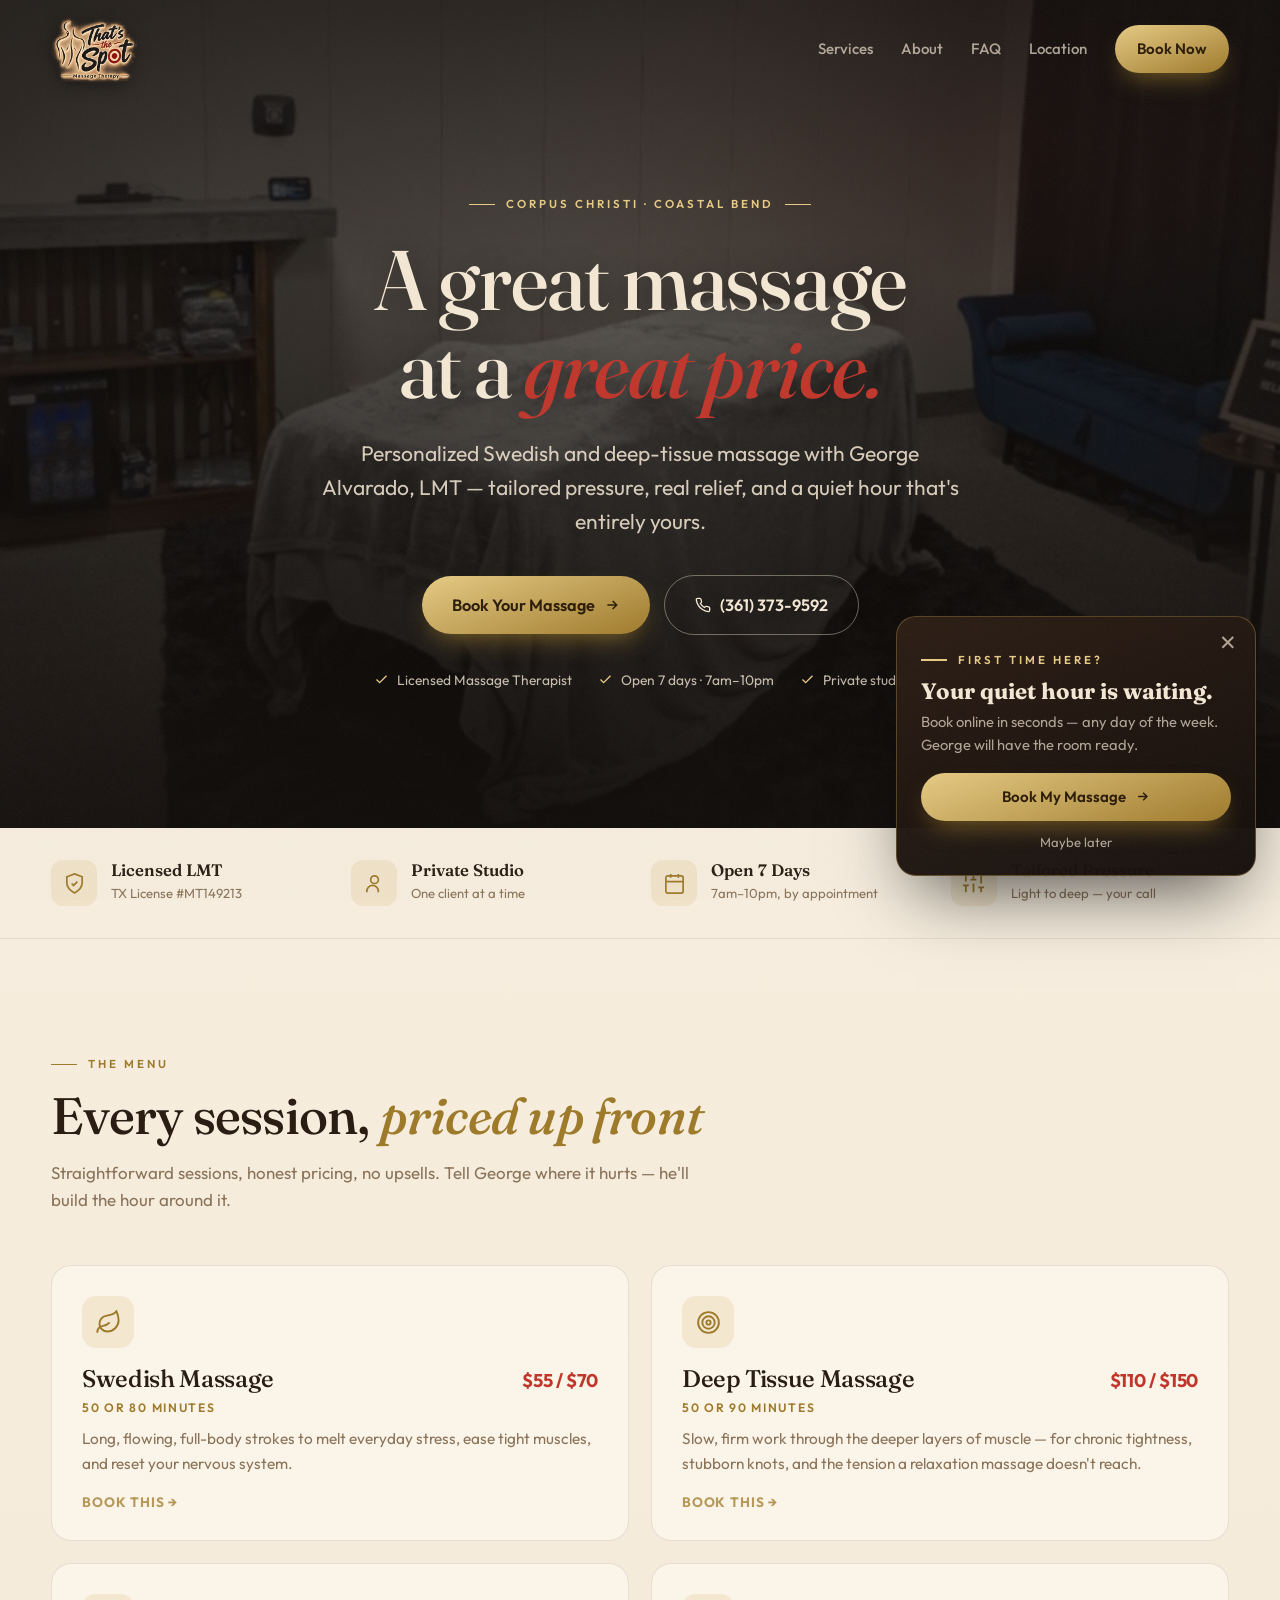
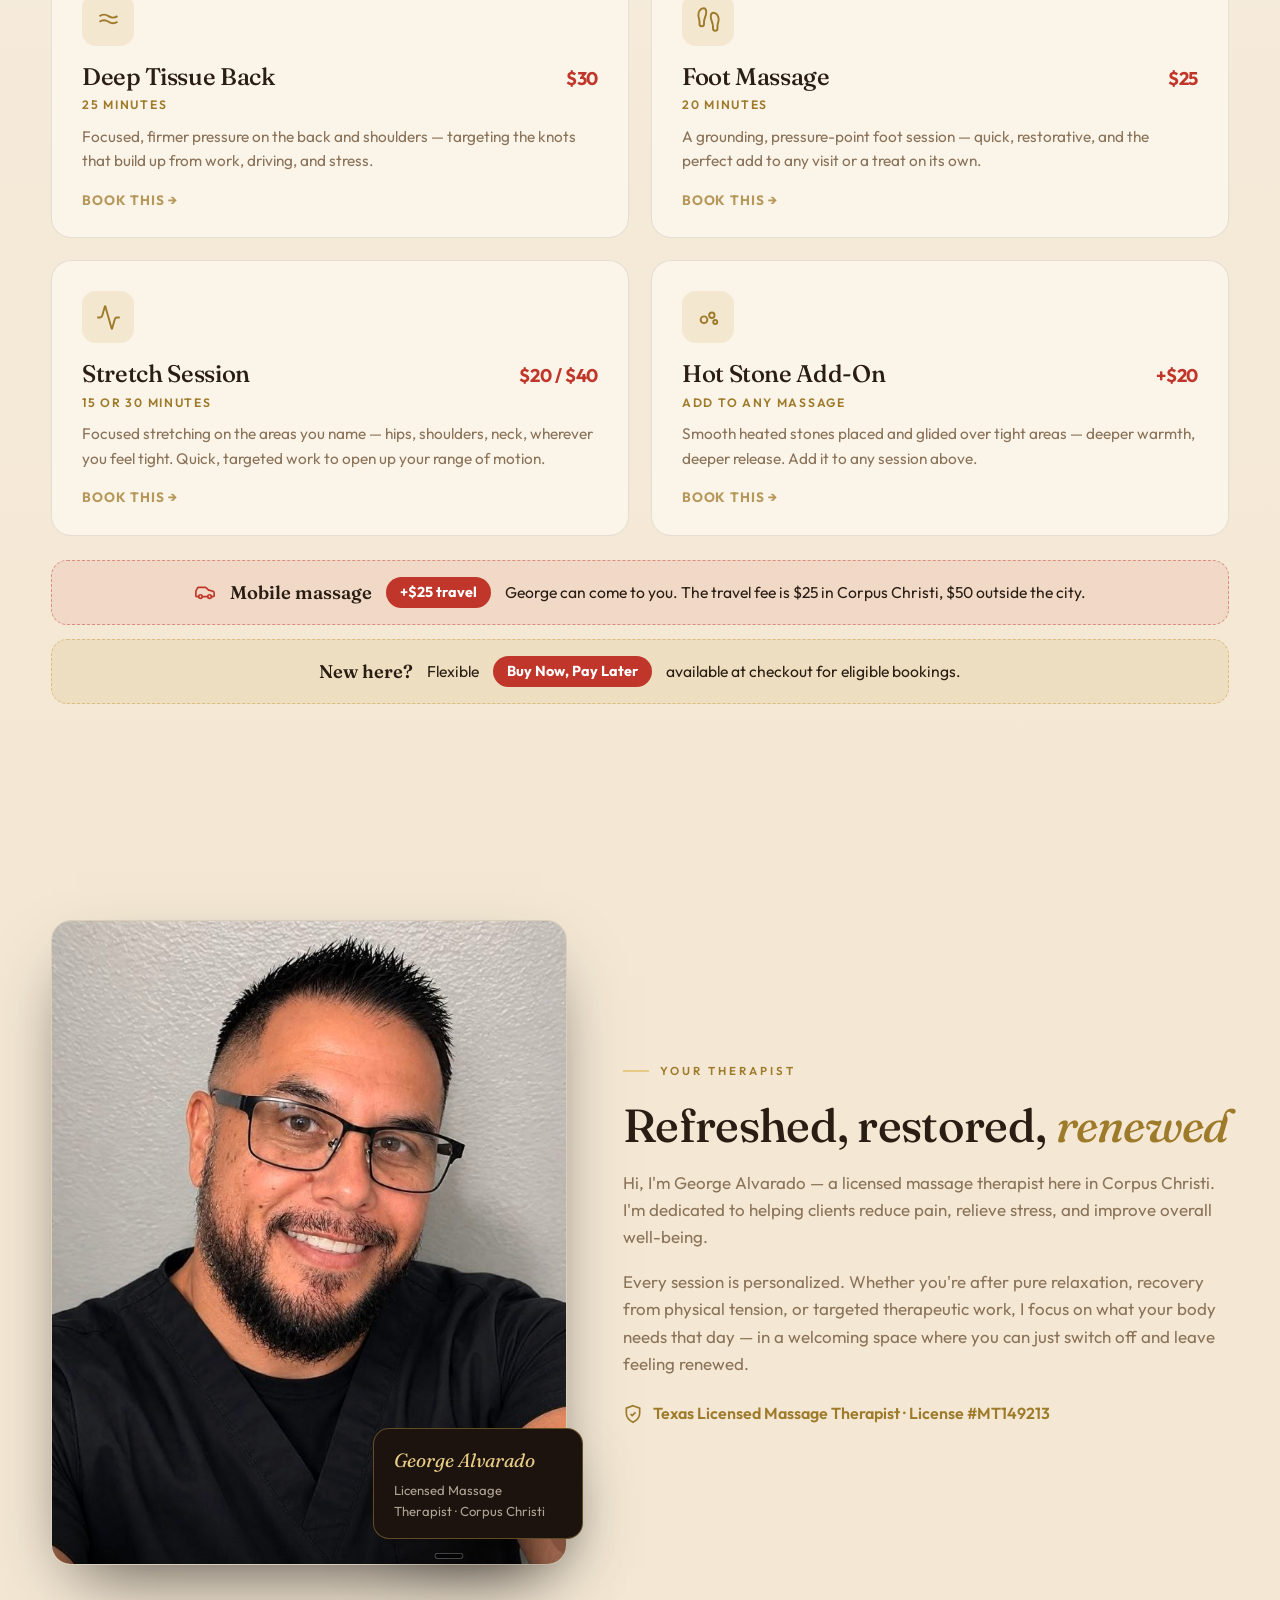
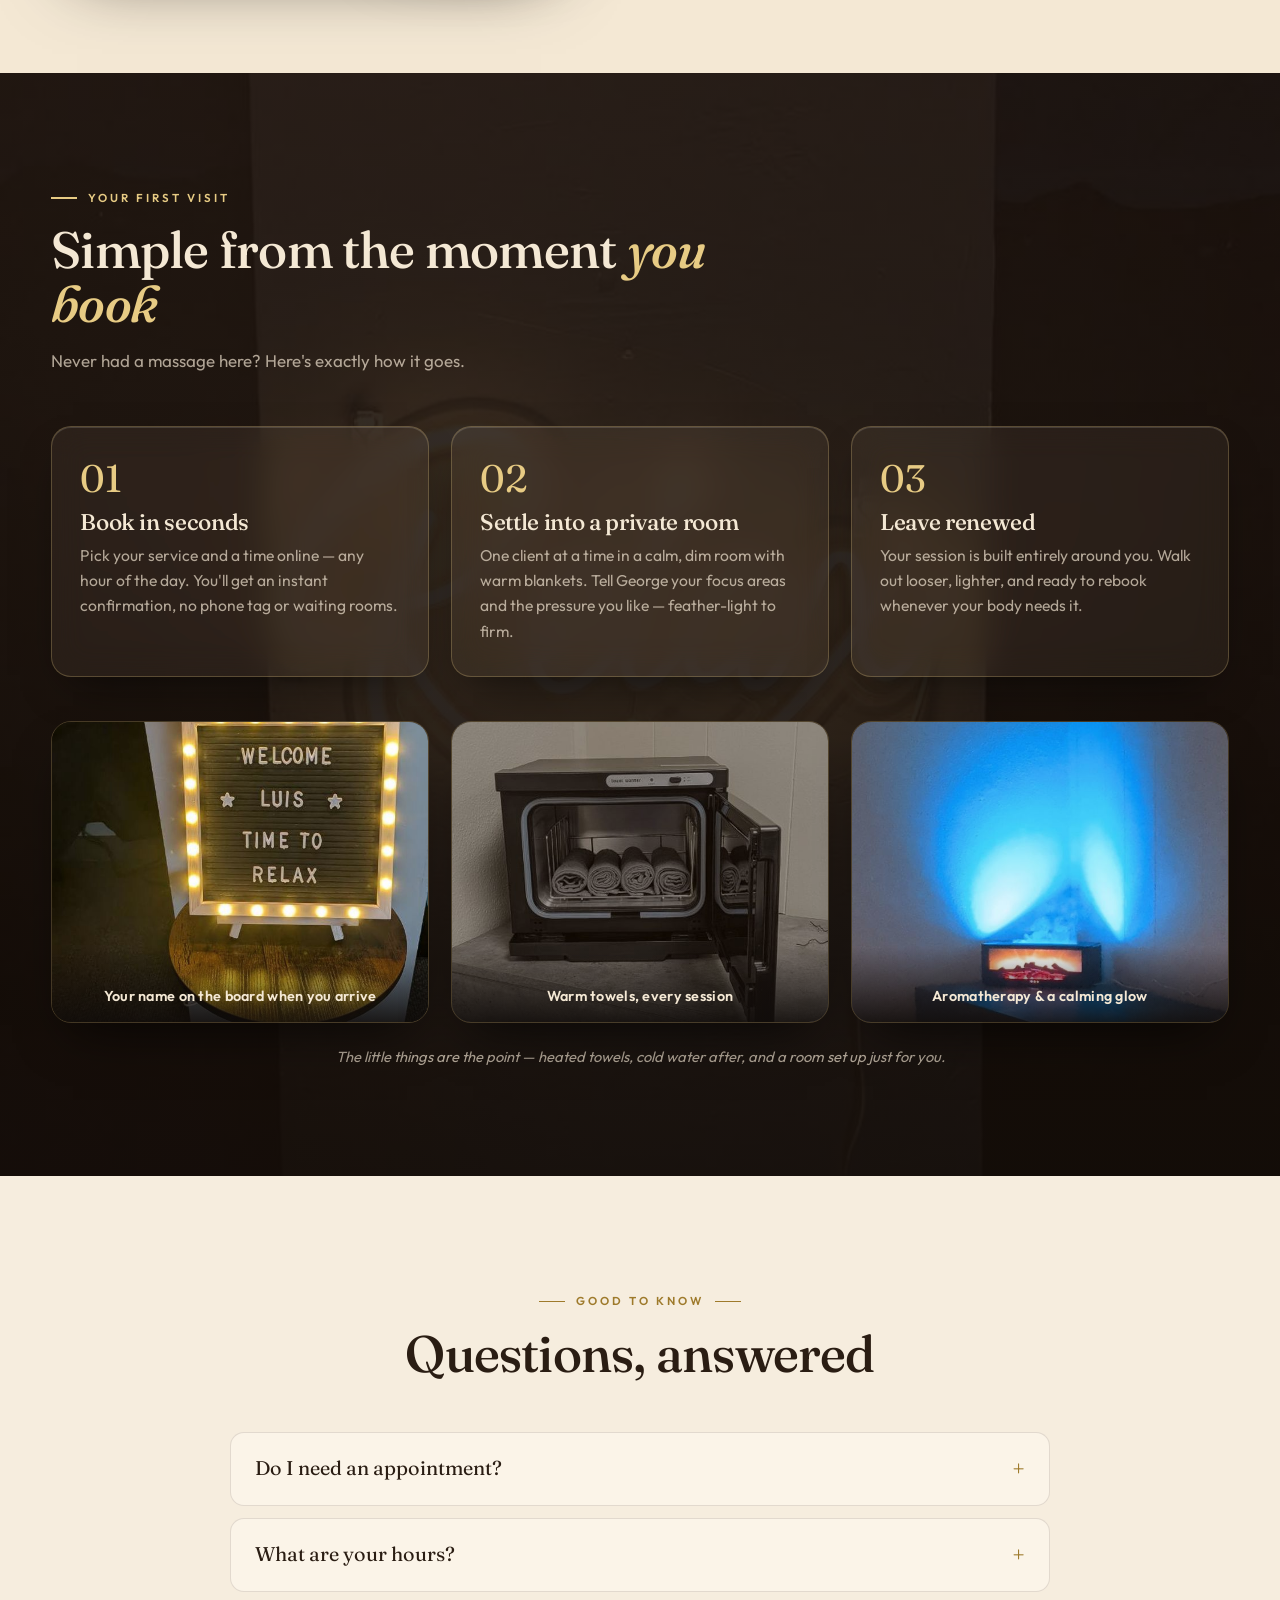
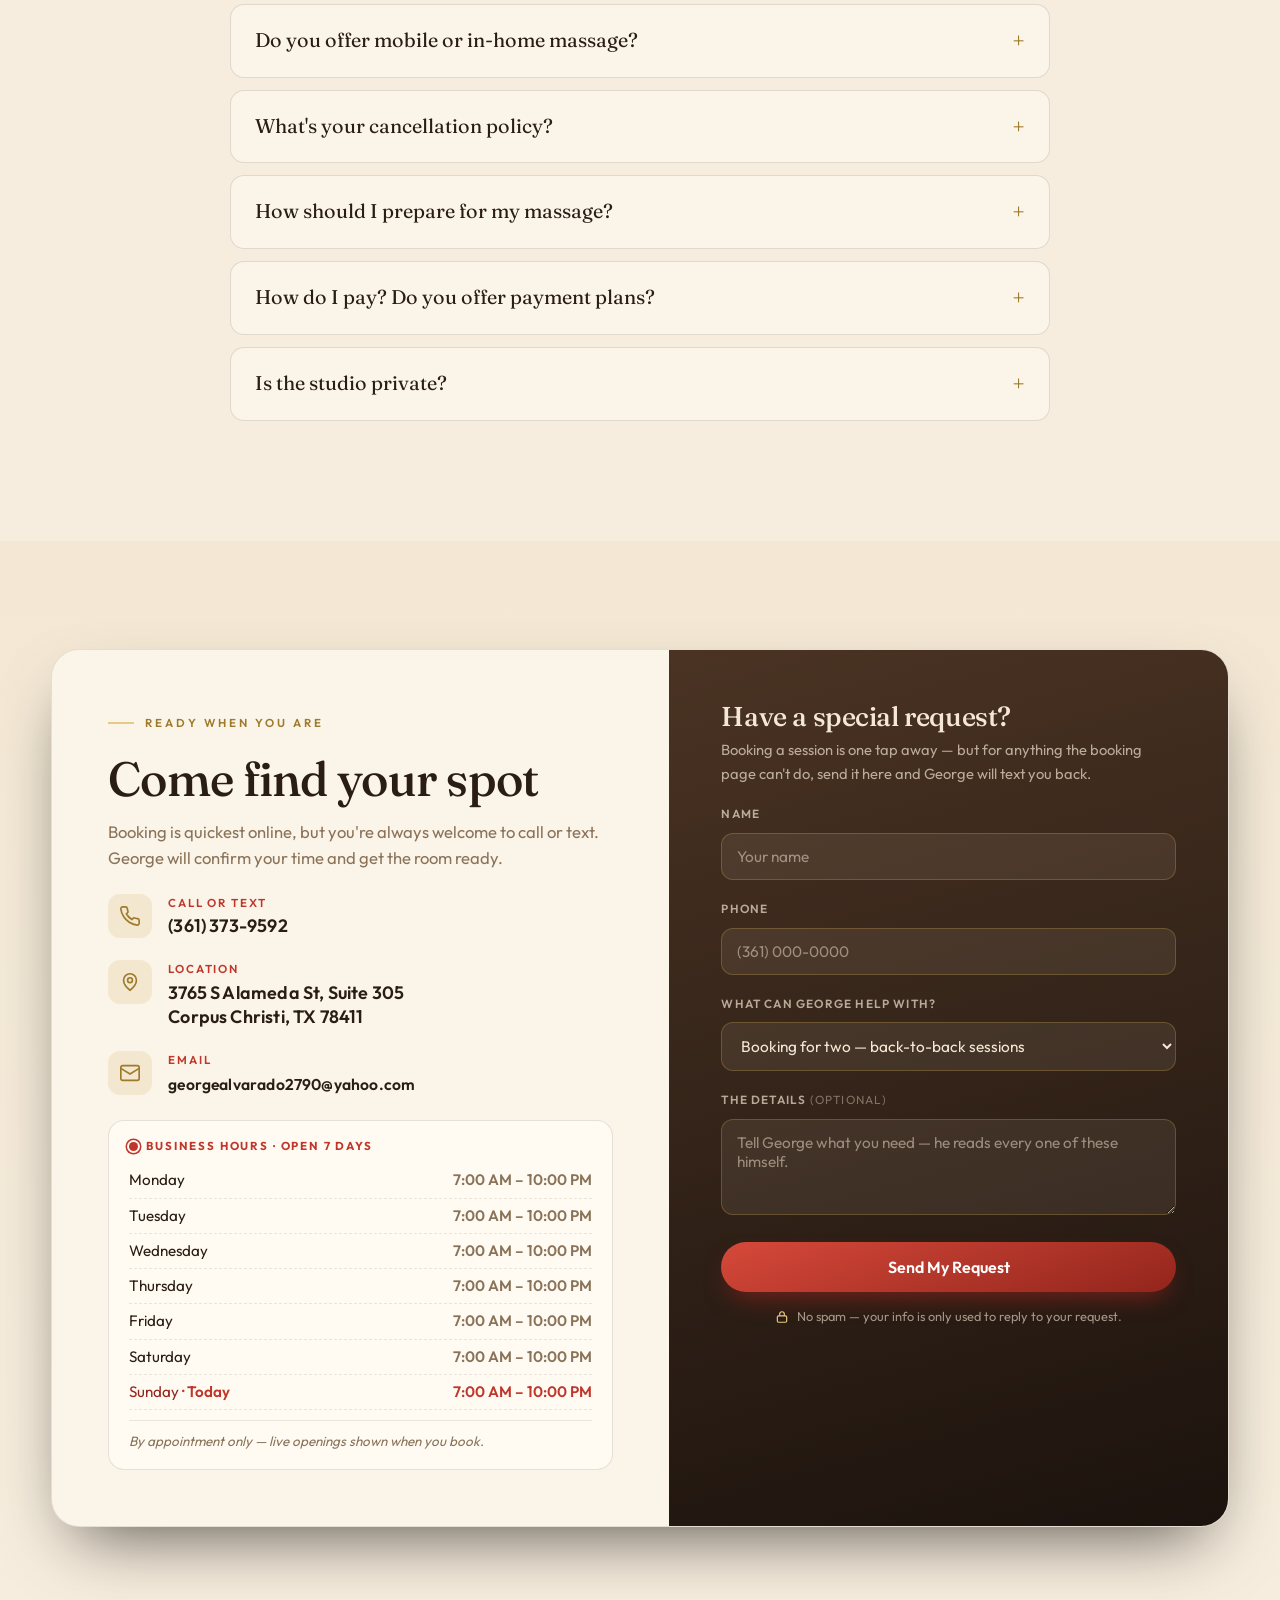
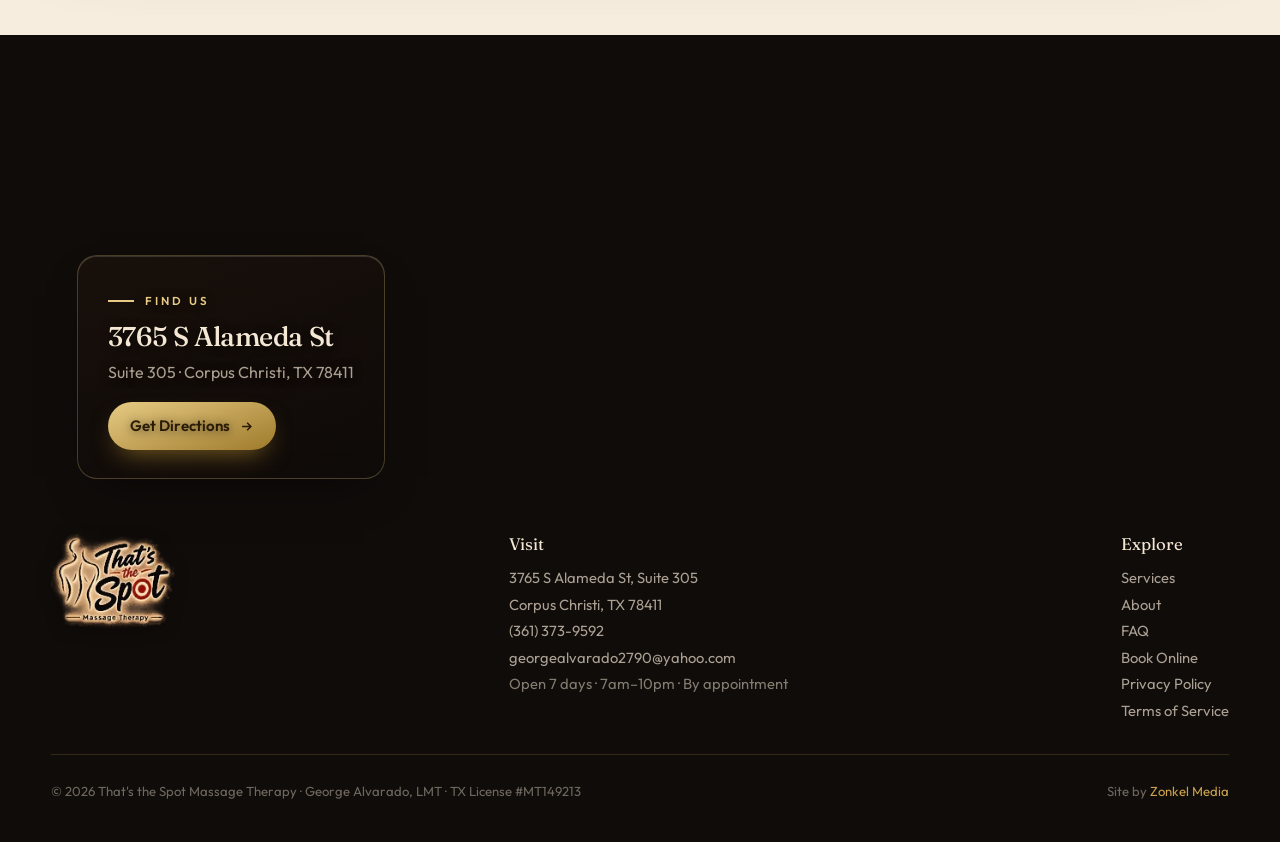
==== commit 1a52974c: "Menu update: add Deep Tissue 50/90 min, Stretch Session 15/30 min, mobile-massage travel fee - New s" ====
--- a/index.html
+++ b/index.html
@@ -3,7 +3,7 @@
 <head>
 <meta charset="UTF-8" />
 <meta name="viewport" content="width=device-width, initial-scale=1.0" />
-<title>That's the Spot Massage Therapy — Corpus Christi, TX</title>
+<title>Massage Therapy in Corpus Christi, TX | That's the Spot Massage Therapy</title>
 <meta name="description" content="Therapeutic Swedish and deep tissue massage in Corpus Christi with George Alvarado, LMT. 3765 S Alameda St, Suite 305. Open 7 days. Book online or call (361) 373-9592." />
 <link rel="canonical" href="https://thatsthespotmassagecc.com/" />
 <meta name="robots" content="index,follow,max-image-preview:large" />
@@ -14,18 +14,19 @@
 <meta name="ICBM" content="27.729, -97.383" />
 <meta property="og:type" content="website" />
 <meta property="og:site_name" content="That's the Spot Massage Therapy" />
-<meta property="og:title" content="That's the Spot Massage Therapy — Corpus Christi, TX" />
+<meta property="og:title" content="Massage Therapy in Corpus Christi, TX | That's the Spot" />
 <meta property="og:description" content="A great massage at a great price. Swedish & deep tissue with George Alvarado, LMT. Open 7 days, 7am–10pm, by appointment. Book online in seconds." />
-<meta property="og:url" content="https://thatsthespotmassagecc.com/" />
-<meta property="og:image" content="https://thatsthespotmassagecc.com/og-image.jpg" />
+<!-- TODO when thatsthespotmassagecc.com DNS is live: switch og:url + both image URLs to the domain -->
+<meta property="og:url" content="https://jzonkel1.github.io/thats-the-spot-massage/" />
+<meta property="og:image" content="https://jzonkel1.github.io/thats-the-spot-massage/og-image.jpg" />
 <meta property="og:image:width" content="1200" />
 <meta property="og:image:height" content="630" />
 <meta property="og:image:alt" content="That's the Spot Massage Therapy — private massage studio in Corpus Christi, TX" />
 <meta property="og:locale" content="en_US" />
 <meta name="twitter:card" content="summary_large_image" />
-<meta name="twitter:title" content="That's the Spot Massage Therapy — Corpus Christi, TX" />
+<meta name="twitter:title" content="Massage Therapy in Corpus Christi, TX | That's the Spot" />
 <meta name="twitter:description" content="A great massage at a great price. Swedish & deep tissue with George Alvarado, LMT. Open 7 days, 7am–10pm. Book online in seconds." />
-<meta name="twitter:image" content="https://thatsthespotmassagecc.com/og-image.jpg" />
+<meta name="twitter:image" content="https://jzonkel1.github.io/thats-the-spot-massage/og-image.jpg" />
 <link rel="icon" href="favicon.svg" type="image/svg+xml" />
 <link rel="icon" href="favicon.png" type="image/png" sizes="96x96" />
 <link rel="apple-touch-icon" href="apple-touch-icon.png" />
@@ -142,10 +143,9 @@
   background:rgba(201,162,75,.14);border:1px dashed rgba(201,162,75,.55);border-radius:16px;padding:16px 22px;font-size:.98rem;color:var(--ink)}
 .addon b{font-family:var(--serif);font-size:1.15rem;font-weight:600}
 .addon .pill{background:var(--red);color:#fff;font-weight:700;padding:4px 14px;border-radius:999px;font-size:.9rem}
-/* military offer band — REMOVE THIS BLOCK (+ the .addon.mil div) WHEN THE JULY OFFER ENDS */
-.addon.mil{background:rgba(192,54,43,.10);border:1px dashed rgba(192,54,43,.5);margin-top:14px}
-.addon.mil .pill{background:var(--gold-deep,#8A6B24);color:#fff}
-.addon.mil svg{width:22px;height:22px;flex:0 0 22px;fill:none;stroke:var(--red);stroke-width:1.8;stroke-linecap:round;stroke-linejoin:round}
+.addon.mob{background:rgba(192,54,43,.09);border:1px dashed rgba(192,54,43,.45)}
+.addon.mob + .addon{margin-top:14px}
+.addon svg{width:22px;height:22px;flex:0 0 22px;fill:none;stroke:var(--red);stroke-width:1.8;stroke-linecap:round;stroke-linejoin:round}
 
 /* ---------- about ---------- */
 .about{background:var(--cream)}
@@ -259,6 +259,9 @@
   background:rgba(16,12,10,.9);backdrop-filter:blur(14px);border-top:1px solid rgba(201,162,75,.25)}
 .mobile-bar .btn{flex:1;justify-content:center;padding:14px}
 @media(max-width:880px){.mobile-bar{display:flex}body{padding-bottom:74px}}
+.mobile-bar{transition:transform .35s ease,opacity .35s ease}
+.mobile-bar.armed{transform:translateY(120%);opacity:0}
+.mobile-bar.armed.show{transform:translateY(0);opacity:1}
 
 /* ---------- booking slide-in popup ---------- */
 .pop{position:fixed;right:24px;bottom:24px;z-index:300;width:min(360px,92vw);border-radius:20px;padding:26px 24px 22px;color:var(--cream);
@@ -273,7 +276,11 @@
 .pop .btn{width:100%;justify-content:center}
 .pop .later{display:block;text-align:center;margin-top:11px;font-size:.82rem;color:var(--cream-soft);cursor:pointer}
 .pop .later:hover{color:var(--cream)}
-@media(max-width:880px){.pop{right:12px;left:12px;bottom:86px;width:auto}}
+/* mobile: popup hugs the true screen bottom; rides up only while the sticky bar is showing */
+@media(max-width:880px){
+  .pop{right:12px;left:12px;bottom:calc(14px + env(safe-area-inset-bottom));width:auto}
+  .mobile-bar.show ~ .pop{bottom:calc(86px + env(safe-area-inset-bottom))}
+}
 
 .rv{opacity:0;transform:translateY(22px);transition:.7s cubic-bezier(.2,.7,.2,1)}
 .rv.in{opacity:1;transform:none}
@@ -320,10 +327,10 @@
   "url":"https://thatsthespotmassagecc.com/",
   "sameAs":["https://thatsthespot.glossgenius.com/"],
   "hasMap":"https://www.google.com/maps/search/?api=1&query=That%27s+the+Spot+Massage+Therapy+3765+S+Alameda+St+Suite+305+Corpus+Christi+TX+78411",
-  "knowsAbout":["Swedish massage","deep tissue massage","hot stone massage","foot massage","therapeutic massage"],
+  "knowsAbout":["Swedish massage","deep tissue massage","hot stone massage","foot massage","assisted stretching","mobile massage","therapeutic massage"],
   "telephone":"+1-361-373-9592",
   "email":"georgealvarado2790@yahoo.com",
-  "priceRange":"$25–$90",
+  "priceRange":"$20–$150",
   "currenciesAccepted":"USD",
   "publicAccess":false,
   "address":{"@type":"PostalAddress","streetAddress":"3765 S Alameda St, Suite 305","addressLocality":"Corpus Christi","addressRegion":"TX","postalCode":"78411","addressCountry":"US"},
@@ -335,8 +342,14 @@
   "makesOffer":[
     {"@type":"Offer","priceCurrency":"USD","price":"55","itemOffered":{"@type":"Service","name":"Swedish Massage (50 min)"}},
     {"@type":"Offer","priceCurrency":"USD","price":"70","itemOffered":{"@type":"Service","name":"Swedish Massage (80 min)"}},
+    {"@type":"Offer","priceCurrency":"USD","price":"110","itemOffered":{"@type":"Service","name":"Deep Tissue Massage (50 min)"}},
+    {"@type":"Offer","priceCurrency":"USD","price":"150","itemOffered":{"@type":"Service","name":"Deep Tissue Massage (90 min)"}},
     {"@type":"Offer","priceCurrency":"USD","price":"30","itemOffered":{"@type":"Service","name":"Deep Tissue Back Massage (25 min)"}},
-    {"@type":"Offer","priceCurrency":"USD","price":"25","itemOffered":{"@type":"Service","name":"Foot Massage (20 min)"}}
+    {"@type":"Offer","priceCurrency":"USD","price":"25","itemOffered":{"@type":"Service","name":"Foot Massage (20 min)"}},
+    {"@type":"Offer","priceCurrency":"USD","price":"20","itemOffered":{"@type":"Service","name":"Stretch Session (15 min)"}},
+    {"@type":"Offer","priceCurrency":"USD","price":"40","itemOffered":{"@type":"Service","name":"Stretch Session (30 min)"}},
+    {"@type":"Offer","priceCurrency":"USD","price":"20","itemOffered":{"@type":"Service","name":"Hot Stone Add-On"}},
+    {"@type":"Offer","priceCurrency":"USD","price":"25","itemOffered":{"@type":"Service","name":"Mobile Massage Travel Fee (Corpus Christi)"}}
   ]
 }
 </script>
@@ -347,7 +360,7 @@
   "mainEntity":[
     {"@type":"Question","name":"Do I need an appointment?","acceptedAnswer":{"@type":"Answer","text":"Yes — That's the Spot is by appointment only, so every client gets a private, unrushed session. Booking online is the easiest way to grab a time, or call or text (361) 373-9592."}},
     {"@type":"Question","name":"What are your hours?","acceptedAnswer":{"@type":"Answer","text":"Open 7 days a week, 7:00 AM to 10:00 PM. Live availability is always shown when you book online."}},
-    {"@type":"Question","name":"Do you offer a military discount?","acceptedAnswer":{"@type":"Answer","text":"Yes — through July 31, 2026, active duty and veterans get a military discount. Mention it when you book or let George know at your visit."}},
+    {"@type":"Question","name":"Do you offer mobile or in-home massage?","acceptedAnswer":{"@type":"Answer","text":"Yes — George can bring the massage to you. A $25 travel fee is added for locations in Corpus Christi; outside Corpus Christi the travel fee is $50. Add the travel fee to your service when you book online."}},
     {"@type":"Question","name":"What is your cancellation policy?","acceptedAnswer":{"@type":"Answer","text":"Life happens. If something comes up and you can't make your appointment, just let George know ahead of time so the spot can be offered to someone else."}},
     {"@type":"Question","name":"How should I prepare for my massage?","acceptedAnswer":{"@type":"Answer","text":"Come as you are — arrive a few minutes early, wear comfortable clothing, and drink water before and after. Let George know any focus areas or injuries so he can tailor the session."}},
     {"@type":"Question","name":"How do I pay, and do you offer payment plans?","acceptedAnswer":{"@type":"Answer","text":"Pay securely when you book or at your visit. Flexible Buy Now, Pay Later is available at checkout for eligible bookings."}},
@@ -427,6 +440,13 @@
           <div class="go">Book this <span aria-hidden="true">→</span></div>
         </a>
         <a class="svc rv" href="https://thatsthespot.glossgenius.com/services" target="_blank" rel="noopener">
+          <div class="ico"><svg viewBox="0 0 24 24"><circle cx="12" cy="12" r="9.2"/><circle cx="12" cy="12" r="5.5"/><circle cx="12" cy="12" r="1.9"/></svg></div>
+          <h3>Deep Tissue Massage <span class="pr">$110 / $150</span></h3>
+          <div class="dur">50 or 90 minutes</div>
+          <p>Slow, firm work through the deeper layers of muscle — for chronic tightness, stubborn knots, and the tension a relaxation massage doesn't reach.</p>
+          <div class="go">Book this <span aria-hidden="true">→</span></div>
+        </a>
+        <a class="svc rv" href="https://thatsthespot.glossgenius.com/services" target="_blank" rel="noopener">
           <div class="ico"><svg viewBox="0 0 24 24"><path d="M4 14c3-2 5-2 8 0s5 2 8 0M4 9c3-2 5-2 8 0s5 2 8 0"/></svg></div>
           <h3>Deep Tissue Back <span class="pr">$30</span></h3>
           <div class="dur">25 minutes</div>
@@ -441,6 +461,13 @@
           <div class="go">Book this <span aria-hidden="true">→</span></div>
         </a>
         <a class="svc rv" href="https://thatsthespot.glossgenius.com/services" target="_blank" rel="noopener">
+          <div class="ico"><svg viewBox="0 0 24 24"><path d="M22 12h-2.48a2 2 0 0 0-1.93 1.46l-2.35 8.36a.25.25 0 0 1-.48 0L9.24 2.18a.25.25 0 0 0-.48 0l-2.35 8.36A2 2 0 0 1 4.49 12H2"/></svg></div>
+          <h3>Stretch Session <span class="pr">$20 / $40</span></h3>
+          <div class="dur">15 or 30 minutes</div>
+          <p>Focused stretching on the areas you name — hips, shoulders, neck, wherever you feel tight. Quick, targeted work to open up your range of motion.</p>
+          <div class="go">Book this <span aria-hidden="true">→</span></div>
+        </a>
+        <a class="svc rv" href="https://thatsthespot.glossgenius.com/services" target="_blank" rel="noopener">
           <div class="ico"><svg viewBox="0 0 24 24"><circle cx="8" cy="14" r="3"/><circle cx="15" cy="10" r="2.4"/><circle cx="18" cy="16" r="1.8"/></svg></div>
           <h3>Hot Stone Add-On <span class="pr">+$20</span></h3>
           <div class="dur">Add to any massage</div>
@@ -448,12 +475,11 @@
           <div class="go">Book this <span aria-hidden="true">→</span></div>
         </a>
       </div>
+      <div class="addon mob rv">
+        <svg viewBox="0 0 24 24"><path d="M19 17h2c.6 0 1-.4 1-1v-3c0-.9-.7-1.7-1.5-1.9C18.7 10.6 16 10 16 10s-1.3-1.4-2.2-2.3c-.5-.4-1.1-.7-1.8-.7H5c-.6 0-1.1.4-1.4.9l-1.4 2.9A3.7 3.7 0 0 0 2 12v4c0 .6.4 1 1 1h2"/><circle cx="7" cy="17" r="2"/><path d="M9 17h6"/><circle cx="17" cy="17" r="2"/></svg>
+        <b>Mobile massage</b> <span class="pill">+$25 travel</span> George can come to you. The travel fee is $25 in Corpus Christi, $50 outside the city.
+      </div>
       <div class="addon rv"><b>New here?</b> Flexible <span class="pill">Buy Now, Pay Later</span> available at checkout for eligible bookings.</div>
-      <!-- MILITARY OFFER — remove this whole div when the offer ends -->
-      <div class="addon mil rv">
-        <svg viewBox="0 0 24 24"><path d="M12 2l2.9 5.9 6.5.9-4.7 4.6 1.1 6.5-5.8-3-5.8 3 1.1-6.5L2.6 8.8l6.5-.9L12 2z"/></svg>
-        <b>Military discount</b> <span class="pill">Through July</span> Active duty &amp; veterans — just mention it when you book. Offer ends July 31.
-      </div>
     </div>
   </section>
 
@@ -519,7 +545,7 @@
       <div class="faq-list">
         <details class="rv"><summary>Do I need an appointment?<span class="pl">+</span></summary><div class="ans">Yes — That's the Spot is <b>appointment only</b>, so your session is private and unrushed with no waiting around. Booking online is the fastest way to grab a time, or call or text <a href="tel:+13613739592" style="color:var(--gold-deep);font-weight:600">(361) 373-9592</a>.</div></details>
         <details class="rv"><summary>What are your hours?<span class="pl">+</span></summary><div class="ans">Open <b>7 days a week, 7:00 AM – 10:00 PM</b>. Early mornings and late evenings included — the live schedule shows exactly which times are open when you book.</div></details>
-        <details class="rv"><summary>Do you offer a military discount?<span class="pl">+</span></summary><div class="ans">Yes — through July 31, 2026, active duty and veterans get a military discount. Just mention it when you book or let George know at your visit.</div></details>
+        <details class="rv"><summary>Do you offer mobile or in-home massage?<span class="pl">+</span></summary><div class="ans">Yes — George can bring the massage to you. The travel fee is <b>$25 in Corpus Christi</b> and <b>$50 outside the city</b>. Just add the travel fee to your service when you book online.</div></details>
         <details class="rv"><summary>What's your cancellation policy?<span class="pl">+</span></summary><div class="ans">Life happens. If something comes up and you can't make your appointment, just let George know ahead of time so the spot can be offered to someone else.</div></details>
         <details class="rv"><summary>How should I prepare for my massage?<span class="pl">+</span></summary><div class="ans">Come as you are — arrive a few minutes early, wear comfortable clothing, and drink some water before and after. Let George know any focus areas or injuries so he can tailor the session.</div></details>
         <details class="rv"><summary>How do I pay? Do you offer payment plans?<span class="pl">+</span></summary><div class="ans">Pay securely when you book or at your visit. Flexible <b>Buy Now, Pay Later</b> is available at checkout for eligible bookings.</div></details>
@@ -689,5 +715,16 @@
   });
 })();
 </script>
+<script>
+(function(){
+  var bar = document.querySelector('.mobile-bar');
+  var hero = document.querySelector('.hero');
+  if (!bar || !hero || !('IntersectionObserver' in window)) return;
+  bar.classList.add('armed');
+  new IntersectionObserver(function(entries){
+    bar.classList.toggle('show', !entries[0].isIntersecting);
+  }, {threshold: 0.05}).observe(hero);
+})();
+</script>
 </body>
 </html>
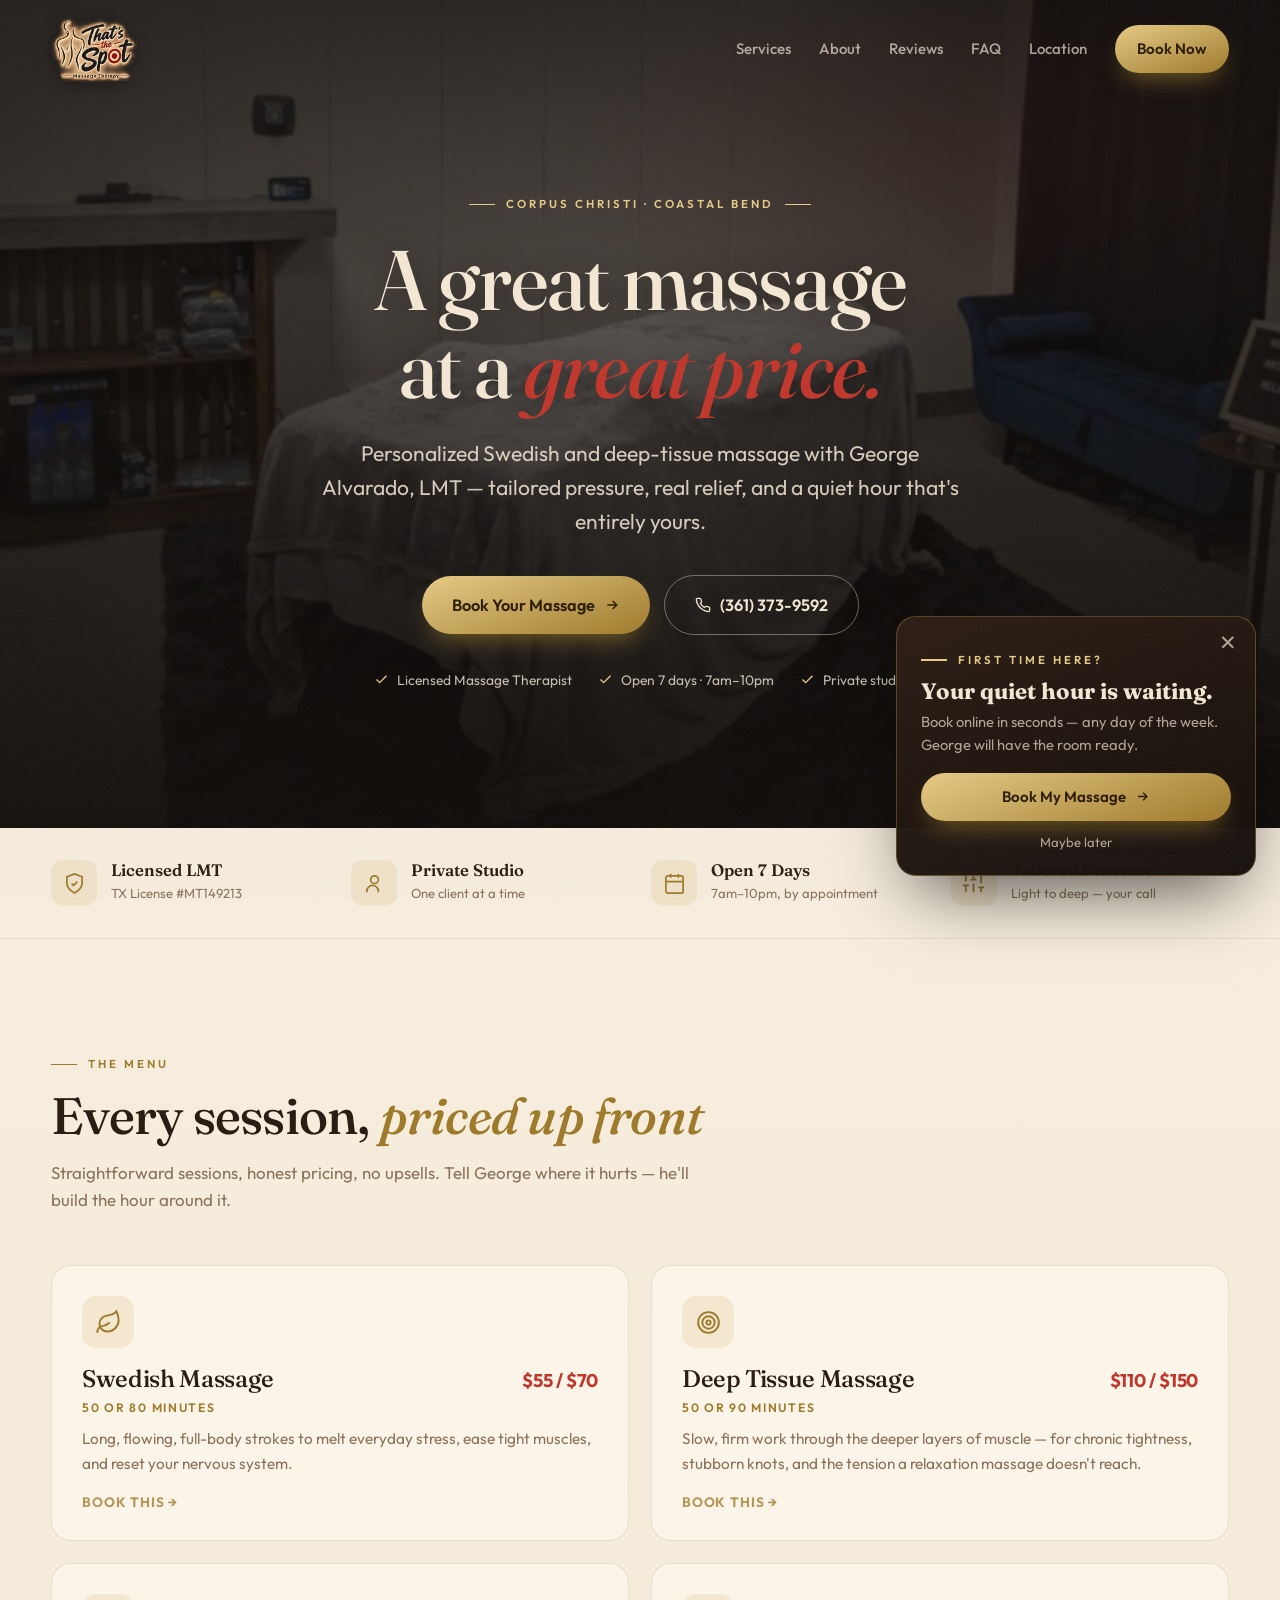
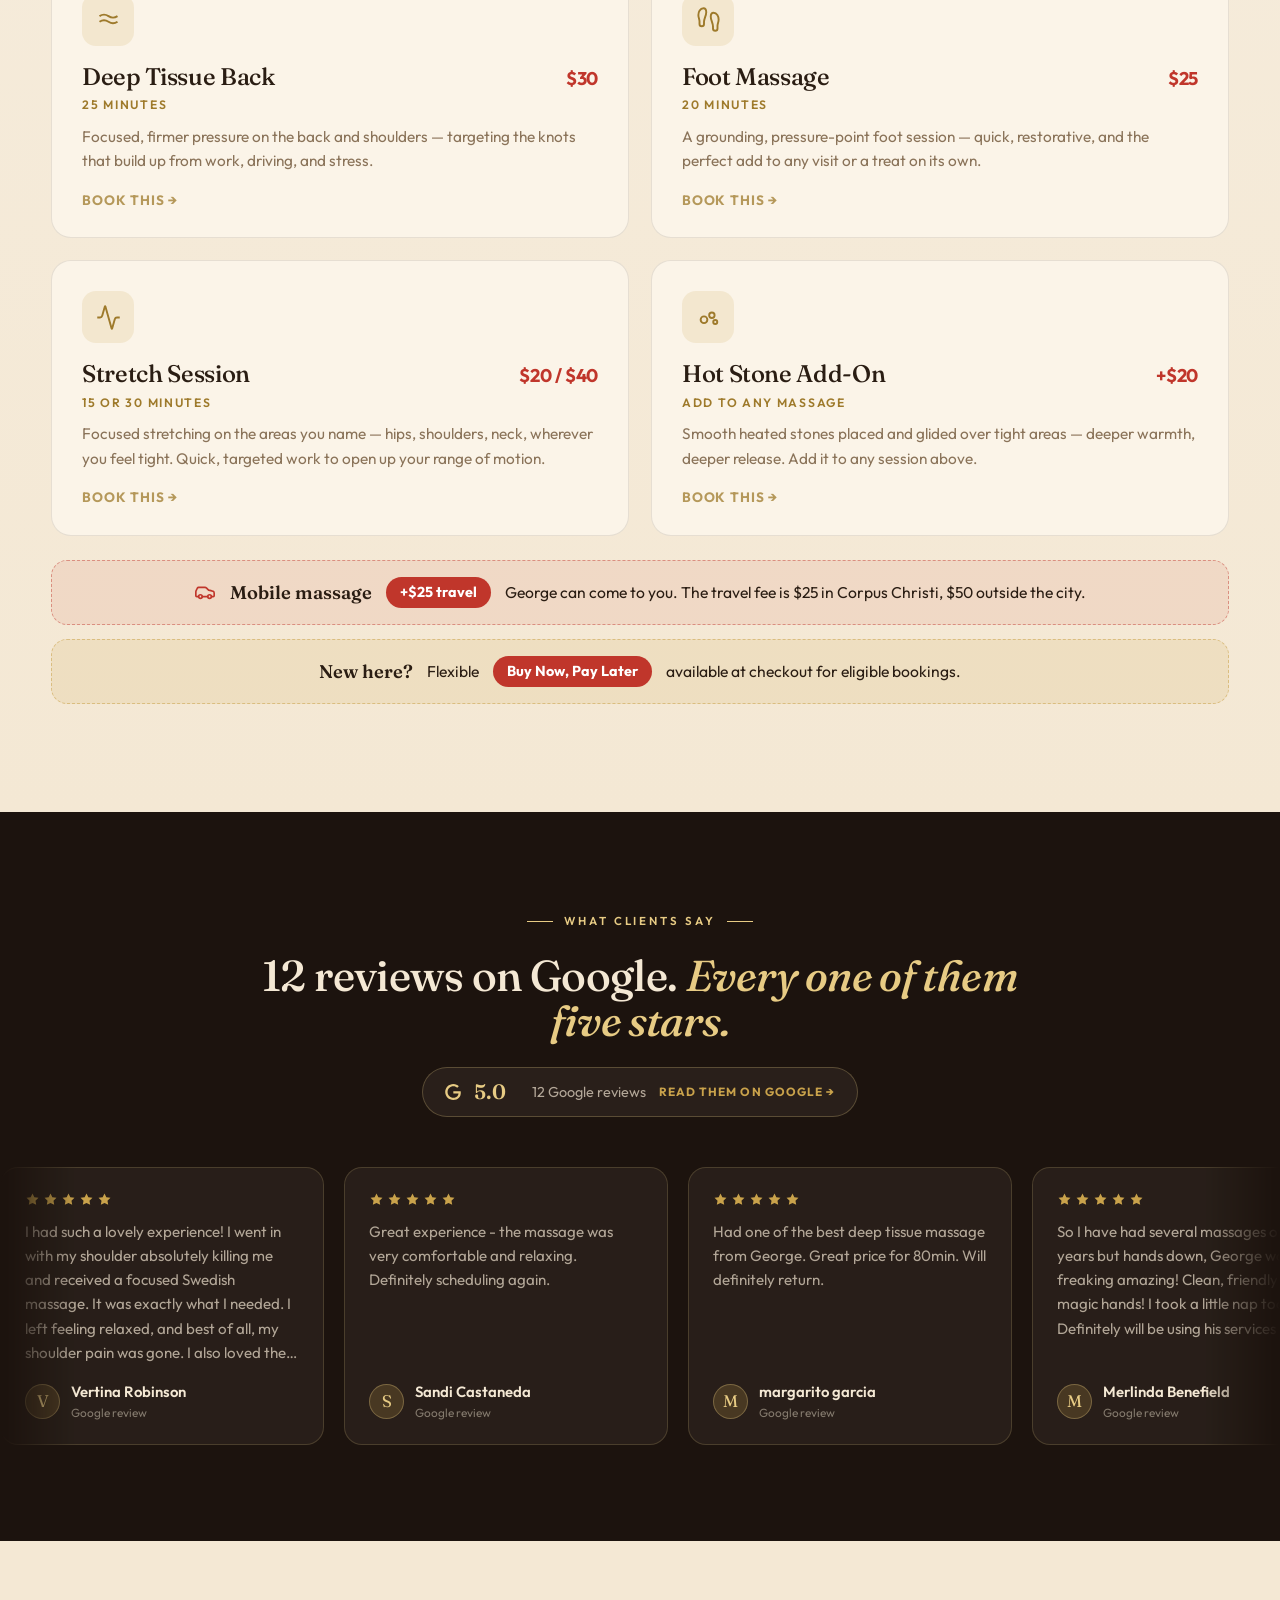
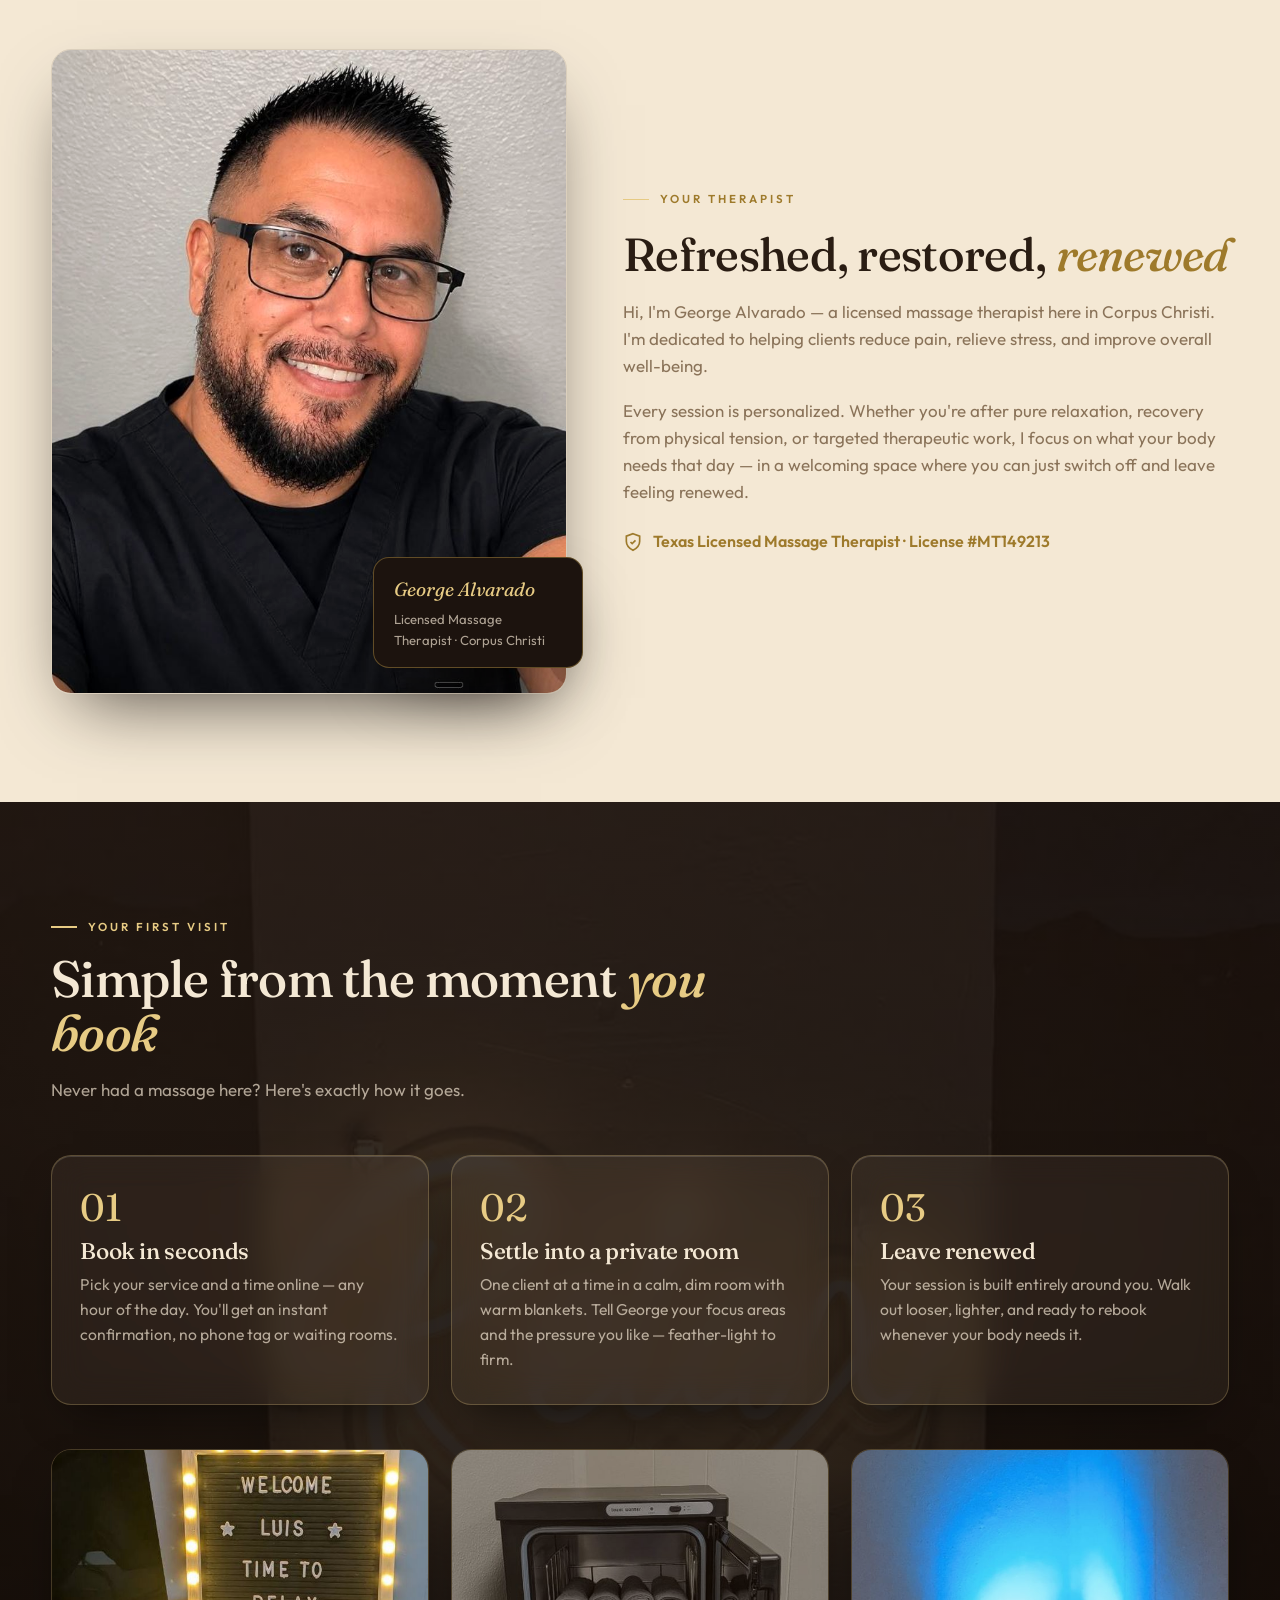
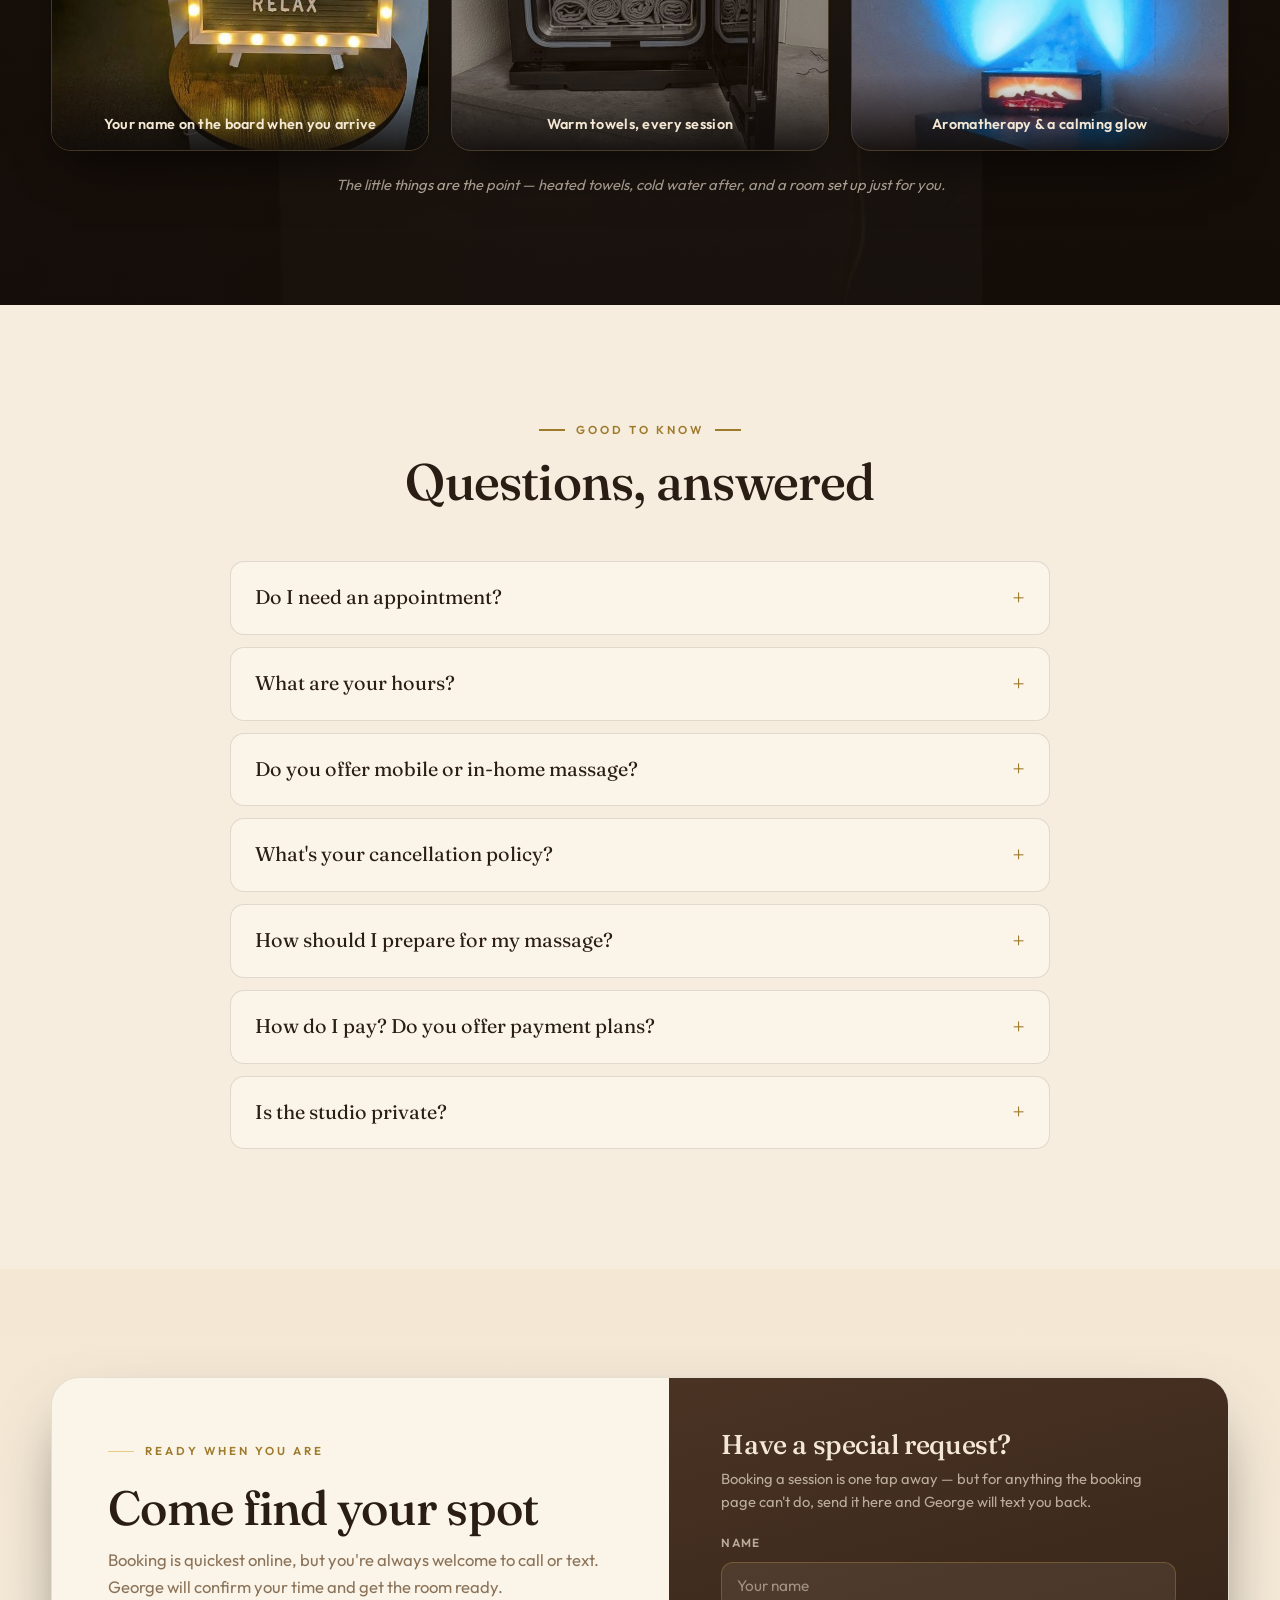
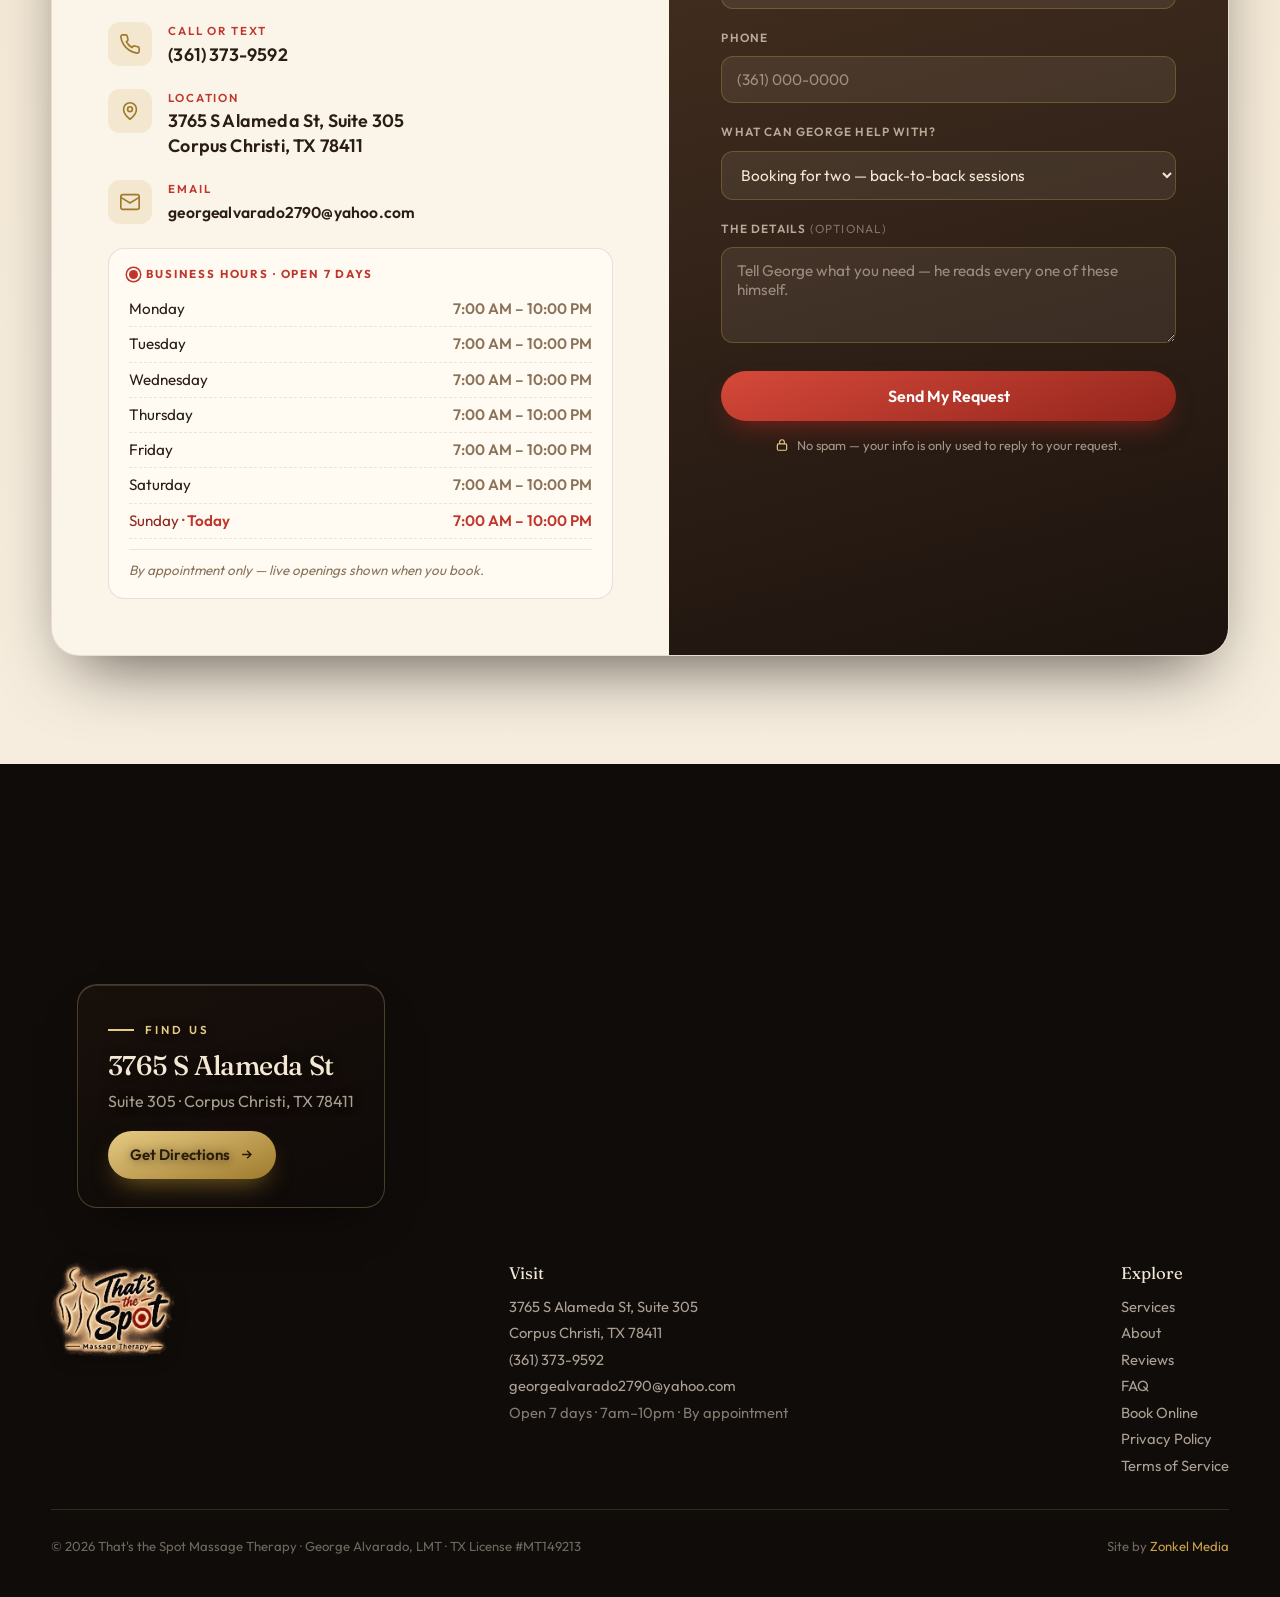
==== commit c53b3a72: "Add Google reviews marquee: 12 verbatim 5-star reviews in one sliding row - New dark #reviews band b" ====
--- a/index.html
+++ b/index.html
@@ -16,9 +16,8 @@
 <meta property="og:site_name" content="That's the Spot Massage Therapy" />
 <meta property="og:title" content="Massage Therapy in Corpus Christi, TX | That's the Spot" />
 <meta property="og:description" content="A great massage at a great price. Swedish & deep tissue with George Alvarado, LMT. Open 7 days, 7am–10pm, by appointment. Book online in seconds." />
-<!-- TODO when thatsthespotmassagecc.com DNS is live: switch og:url + both image URLs to the domain -->
-<meta property="og:url" content="https://jzonkel1.github.io/thats-the-spot-massage/" />
-<meta property="og:image" content="https://jzonkel1.github.io/thats-the-spot-massage/og-image.jpg" />
+<meta property="og:url" content="https://thatsthespotmassagecc.com/" />
+<meta property="og:image" content="https://thatsthespotmassagecc.com/og-image.jpg" />
 <meta property="og:image:width" content="1200" />
 <meta property="og:image:height" content="630" />
 <meta property="og:image:alt" content="That's the Spot Massage Therapy — private massage studio in Corpus Christi, TX" />
@@ -26,7 +25,7 @@
 <meta name="twitter:card" content="summary_large_image" />
 <meta name="twitter:title" content="Massage Therapy in Corpus Christi, TX | That's the Spot" />
 <meta name="twitter:description" content="A great massage at a great price. Swedish & deep tissue with George Alvarado, LMT. Open 7 days, 7am–10pm. Book online in seconds." />
-<meta name="twitter:image" content="https://jzonkel1.github.io/thats-the-spot-massage/og-image.jpg" />
+<meta name="twitter:image" content="https://thatsthespotmassagecc.com/og-image.jpg" />
 <link rel="icon" href="favicon.svg" type="image/svg+xml" />
 <link rel="icon" href="favicon.png" type="image/png" sizes="96x96" />
 <link rel="apple-touch-icon" href="apple-touch-icon.png" />
@@ -161,6 +160,37 @@
 .about .lmt svg{width:20px;height:20px;stroke:var(--gold-deep);fill:none;stroke-width:2}
 
 /* ---------- what to expect ---------- */
+/* ---- REVIEWS MARQUEE ---- */
+.reviews{background:var(--espresso);color:var(--cream);overflow:hidden;padding:clamp(58px,7.5vw,92px) 0}
+.reviews .rv-head{text-align:center;max-width:780px;margin:0 auto clamp(32px,4vw,46px)}
+.reviews .eyebrow{justify-content:center;color:var(--gold-lt)}
+.reviews .eyebrow::after{display:block}
+.reviews h2{font-size:clamp(1.85rem,3.7vw,2.7rem)}
+.rv-badge{display:inline-flex;align-items:center;justify-content:center;flex-wrap:wrap;gap:6px 13px;margin-top:24px;
+  padding:11px 22px;border-radius:999px;background:rgba(244,232,212,.06);border:1px solid var(--glass-brd);transition:.3s}
+.rv-badge:hover{background:rgba(244,232,212,.12);border-color:rgba(233,203,132,.5)}
+.rv-badge .g{width:16px;height:16px;fill:var(--gold-lt);flex:none}
+.rv-badge b{font-family:var(--serif);font-size:1.3rem;font-weight:600;color:var(--gold-lt);line-height:1}
+.rv-badge .cnt{font-size:.9rem;color:var(--cream-soft)}
+.rv-badge .go{font-size:.74rem;font-weight:700;letter-spacing:.09em;text-transform:uppercase;color:var(--gold)}
+.marquee{position:relative;
+  -webkit-mask-image:linear-gradient(90deg,transparent,#000 6%,#000 94%,transparent);
+          mask-image:linear-gradient(90deg,transparent,#000 6%,#000 94%,transparent)}
+.mq-track{display:flex;gap:20px;width:max-content;padding:4px 0;animation:mq 105s linear infinite}
+.marquee:hover .mq-track,.marquee:focus-within .mq-track,.marquee:active .mq-track{animation-play-state:paused}
+@keyframes mq{from{transform:translateX(0)}to{transform:translateX(calc(-50% - 10px))}}
+.rvw{flex:0 0 min(324px,78vw);display:flex;flex-direction:column;gap:13px;padding:24px 24px 21px;border-radius:18px;
+  background:rgba(244,232,212,.055);border:1px solid rgba(233,203,132,.18)}
+.rvw .stars{display:flex;gap:3px}
+.rvw .stars svg{width:15px;height:15px;fill:var(--gold);stroke:none}
+.rvw blockquote{font-size:.945rem;line-height:1.6;color:var(--cream-soft);
+  display:-webkit-box;-webkit-line-clamp:6;-webkit-box-orient:vertical;overflow:hidden}
+.rvw figcaption{display:flex;align-items:center;gap:11px;margin-top:auto;padding-top:2px}
+.rvw .av{width:35px;height:35px;flex:none;border-radius:50%;display:grid;place-items:center;
+  background:rgba(201,162,75,.2);border:1px solid rgba(233,203,132,.32);color:var(--gold-lt);font-family:var(--serif);font-size:1.05rem;line-height:1}
+.rvw .nm{display:block;font-weight:600;font-size:.93rem;color:var(--cream)}
+.rvw .src{display:block;font-size:.74rem;color:rgba(244,232,212,.45)}
+@media (prefers-reduced-motion:reduce){.mq-track{animation:none}}
 .expect{position:relative;color:var(--cream);overflow:hidden;background:var(--espresso)}
 .expect .tex{position:absolute;inset:0;z-index:0;opacity:.5;background-size:cover;background-position:center 28%;filter:sepia(.08) saturate(1)}
 .expect::before{content:"";position:absolute;inset:0;z-index:1;background:linear-gradient(180deg,rgba(28,19,14,.72),rgba(20,13,8,.88))}
@@ -377,6 +407,7 @@
     <div class="nav-links">
       <a class="lk" href="#services">Services</a>
       <a class="lk" href="#about">About</a>
+      <a class="lk" href="#reviews">Reviews</a>
       <a class="lk" href="#faq">FAQ</a>
       <a class="lk" href="#book">Location</a>
       <a class="btn btn-ghost call" href="tel:+13613739592">Call</a>
@@ -480,6 +511,89 @@
         <b>Mobile massage</b> <span class="pill">+$25 travel</span> George can come to you. The travel fee is $25 in Corpus Christi, $50 outside the city.
       </div>
       <div class="addon rv"><b>New here?</b> Flexible <span class="pill">Buy Now, Pay Later</span> available at checkout for eligible bookings.</div>
+    </div>
+  </section>
+
+
+  <!-- REVIEWS -->
+  <!-- REVIEW COUNT: when new Google reviews land, update the count in the h2 + badge and add a .rvw card below -->
+  <section class="reviews" id="reviews">
+    <div class="wrap">
+      <div class="rv-head rv">
+        <span class="eyebrow">What Clients Say</span>
+        <h2>12 reviews on Google. <span class="i" style="color:var(--gold-lt)">Every one of them five stars.</span></h2>
+        <a class="rv-badge" href="https://www.google.com/maps?cid=5943640493198800165" target="_blank" rel="noopener">
+          <svg class="g" viewBox="0 0 24 24" aria-hidden="true"><path d="M12.48 10.92v3.28h7.84c-.24 1.84-.853 3.187-1.787 4.133-1.147 1.147-2.933 2.4-6.053 2.4-4.827 0-8.6-3.893-8.6-8.72s3.773-8.72 8.6-8.72c2.6 0 4.507 1.027 5.907 2.347l2.307-2.307C18.747 1.44 16.133 0 12.48 0 5.867 0 .307 5.387.307 12s5.56 12 12.173 12c3.573 0 6.267-1.173 8.373-3.36 2.16-2.16 2.84-5.213 2.84-7.667 0-.76-.053-1.467-.173-2.053H12.48z"/></svg>
+          <b>5.0</b>
+          <div class="stars" role="img" aria-label="Rated 5 out of 5 stars"><svg viewBox="0 0 24 24" aria-hidden="true"><path d="M12 2.4l2.95 5.98 6.6.96-4.77 4.65 1.12 6.57L12 17.46l-5.9 3.1 1.12-6.57L2.45 9.34l6.6-.96L12 2.4z"/></svg><svg viewBox="0 0 24 24" aria-hidden="true"><path d="M12 2.4l2.95 5.98 6.6.96-4.77 4.65 1.12 6.57L12 17.46l-5.9 3.1 1.12-6.57L2.45 9.34l6.6-.96L12 2.4z"/></svg><svg viewBox="0 0 24 24" aria-hidden="true"><path d="M12 2.4l2.95 5.98 6.6.96-4.77 4.65 1.12 6.57L12 17.46l-5.9 3.1 1.12-6.57L2.45 9.34l6.6-.96L12 2.4z"/></svg><svg viewBox="0 0 24 24" aria-hidden="true"><path d="M12 2.4l2.95 5.98 6.6.96-4.77 4.65 1.12 6.57L12 17.46l-5.9 3.1 1.12-6.57L2.45 9.34l6.6-.96L12 2.4z"/></svg><svg viewBox="0 0 24 24" aria-hidden="true"><path d="M12 2.4l2.95 5.98 6.6.96-4.77 4.65 1.12 6.57L12 17.46l-5.9 3.1 1.12-6.57L2.45 9.34l6.6-.96L12 2.4z"/></svg></div>
+          <span class="cnt">12 Google reviews</span>
+          <span class="go">Read them on Google <span aria-hidden="true">→</span></span>
+        </a>
+      </div>
+    </div>
+    <div class="marquee rv">
+      <div class="mq-track" id="mqTrack">
+          <figure class="rvw">
+            <div class="stars" role="img" aria-label="Rated 5 out of 5 stars"><svg viewBox="0 0 24 24" aria-hidden="true"><path d="M12 2.4l2.95 5.98 6.6.96-4.77 4.65 1.12 6.57L12 17.46l-5.9 3.1 1.12-6.57L2.45 9.34l6.6-.96L12 2.4z"/></svg><svg viewBox="0 0 24 24" aria-hidden="true"><path d="M12 2.4l2.95 5.98 6.6.96-4.77 4.65 1.12 6.57L12 17.46l-5.9 3.1 1.12-6.57L2.45 9.34l6.6-.96L12 2.4z"/></svg><svg viewBox="0 0 24 24" aria-hidden="true"><path d="M12 2.4l2.95 5.98 6.6.96-4.77 4.65 1.12 6.57L12 17.46l-5.9 3.1 1.12-6.57L2.45 9.34l6.6-.96L12 2.4z"/></svg><svg viewBox="0 0 24 24" aria-hidden="true"><path d="M12 2.4l2.95 5.98 6.6.96-4.77 4.65 1.12 6.57L12 17.46l-5.9 3.1 1.12-6.57L2.45 9.34l6.6-.96L12 2.4z"/></svg><svg viewBox="0 0 24 24" aria-hidden="true"><path d="M12 2.4l2.95 5.98 6.6.96-4.77 4.65 1.12 6.57L12 17.46l-5.9 3.1 1.12-6.57L2.45 9.34l6.6-.96L12 2.4z"/></svg></div>
+            <blockquote>I had such a lovely experience! I went in with my shoulder absolutely killing me and received a focused Swedish massage. It was exactly what I needed. I left feeling relaxed, and best of all, my shoulder pain was gone. I also loved the thoughtful little touch of having a sign welcoming me by name. It was such a simple thing, but it genuinely brought me so much joy and made the experience feel personal from the moment I arrived. I’m so glad I went and will definitely be back. Relaxed, pain-free, and very happy with my experience!</blockquote>
+            <figcaption><span class="av" aria-hidden="true">V</span><span><span class="nm">Vertina Robinson</span><span class="src">Google review</span></span></figcaption>
+          </figure>
+          <figure class="rvw">
+            <div class="stars" role="img" aria-label="Rated 5 out of 5 stars"><svg viewBox="0 0 24 24" aria-hidden="true"><path d="M12 2.4l2.95 5.98 6.6.96-4.77 4.65 1.12 6.57L12 17.46l-5.9 3.1 1.12-6.57L2.45 9.34l6.6-.96L12 2.4z"/></svg><svg viewBox="0 0 24 24" aria-hidden="true"><path d="M12 2.4l2.95 5.98 6.6.96-4.77 4.65 1.12 6.57L12 17.46l-5.9 3.1 1.12-6.57L2.45 9.34l6.6-.96L12 2.4z"/></svg><svg viewBox="0 0 24 24" aria-hidden="true"><path d="M12 2.4l2.95 5.98 6.6.96-4.77 4.65 1.12 6.57L12 17.46l-5.9 3.1 1.12-6.57L2.45 9.34l6.6-.96L12 2.4z"/></svg><svg viewBox="0 0 24 24" aria-hidden="true"><path d="M12 2.4l2.95 5.98 6.6.96-4.77 4.65 1.12 6.57L12 17.46l-5.9 3.1 1.12-6.57L2.45 9.34l6.6-.96L12 2.4z"/></svg><svg viewBox="0 0 24 24" aria-hidden="true"><path d="M12 2.4l2.95 5.98 6.6.96-4.77 4.65 1.12 6.57L12 17.46l-5.9 3.1 1.12-6.57L2.45 9.34l6.6-.96L12 2.4z"/></svg></div>
+            <blockquote>Great experience - the massage was very comfortable and relaxing. Definitely scheduling again.</blockquote>
+            <figcaption><span class="av" aria-hidden="true">S</span><span><span class="nm">Sandi Castaneda</span><span class="src">Google review</span></span></figcaption>
+          </figure>
+          <figure class="rvw">
+            <div class="stars" role="img" aria-label="Rated 5 out of 5 stars"><svg viewBox="0 0 24 24" aria-hidden="true"><path d="M12 2.4l2.95 5.98 6.6.96-4.77 4.65 1.12 6.57L12 17.46l-5.9 3.1 1.12-6.57L2.45 9.34l6.6-.96L12 2.4z"/></svg><svg viewBox="0 0 24 24" aria-hidden="true"><path d="M12 2.4l2.95 5.98 6.6.96-4.77 4.65 1.12 6.57L12 17.46l-5.9 3.1 1.12-6.57L2.45 9.34l6.6-.96L12 2.4z"/></svg><svg viewBox="0 0 24 24" aria-hidden="true"><path d="M12 2.4l2.95 5.98 6.6.96-4.77 4.65 1.12 6.57L12 17.46l-5.9 3.1 1.12-6.57L2.45 9.34l6.6-.96L12 2.4z"/></svg><svg viewBox="0 0 24 24" aria-hidden="true"><path d="M12 2.4l2.95 5.98 6.6.96-4.77 4.65 1.12 6.57L12 17.46l-5.9 3.1 1.12-6.57L2.45 9.34l6.6-.96L12 2.4z"/></svg><svg viewBox="0 0 24 24" aria-hidden="true"><path d="M12 2.4l2.95 5.98 6.6.96-4.77 4.65 1.12 6.57L12 17.46l-5.9 3.1 1.12-6.57L2.45 9.34l6.6-.96L12 2.4z"/></svg></div>
+            <blockquote>Had one of the best deep tissue massage from George. Great price for 80min. Will definitely return.</blockquote>
+            <figcaption><span class="av" aria-hidden="true">M</span><span><span class="nm">margarito garcia</span><span class="src">Google review</span></span></figcaption>
+          </figure>
+          <figure class="rvw">
+            <div class="stars" role="img" aria-label="Rated 5 out of 5 stars"><svg viewBox="0 0 24 24" aria-hidden="true"><path d="M12 2.4l2.95 5.98 6.6.96-4.77 4.65 1.12 6.57L12 17.46l-5.9 3.1 1.12-6.57L2.45 9.34l6.6-.96L12 2.4z"/></svg><svg viewBox="0 0 24 24" aria-hidden="true"><path d="M12 2.4l2.95 5.98 6.6.96-4.77 4.65 1.12 6.57L12 17.46l-5.9 3.1 1.12-6.57L2.45 9.34l6.6-.96L12 2.4z"/></svg><svg viewBox="0 0 24 24" aria-hidden="true"><path d="M12 2.4l2.95 5.98 6.6.96-4.77 4.65 1.12 6.57L12 17.46l-5.9 3.1 1.12-6.57L2.45 9.34l6.6-.96L12 2.4z"/></svg><svg viewBox="0 0 24 24" aria-hidden="true"><path d="M12 2.4l2.95 5.98 6.6.96-4.77 4.65 1.12 6.57L12 17.46l-5.9 3.1 1.12-6.57L2.45 9.34l6.6-.96L12 2.4z"/></svg><svg viewBox="0 0 24 24" aria-hidden="true"><path d="M12 2.4l2.95 5.98 6.6.96-4.77 4.65 1.12 6.57L12 17.46l-5.9 3.1 1.12-6.57L2.45 9.34l6.6-.96L12 2.4z"/></svg></div>
+            <blockquote>So I have had several massages over the years but hands down, George was freaking amazing! Clean, friendly and magic hands! I took a little nap too! Definitely will be using his services again!</blockquote>
+            <figcaption><span class="av" aria-hidden="true">M</span><span><span class="nm">Merlinda Benefield</span><span class="src">Google review</span></span></figcaption>
+          </figure>
+          <figure class="rvw">
+            <div class="stars" role="img" aria-label="Rated 5 out of 5 stars"><svg viewBox="0 0 24 24" aria-hidden="true"><path d="M12 2.4l2.95 5.98 6.6.96-4.77 4.65 1.12 6.57L12 17.46l-5.9 3.1 1.12-6.57L2.45 9.34l6.6-.96L12 2.4z"/></svg><svg viewBox="0 0 24 24" aria-hidden="true"><path d="M12 2.4l2.95 5.98 6.6.96-4.77 4.65 1.12 6.57L12 17.46l-5.9 3.1 1.12-6.57L2.45 9.34l6.6-.96L12 2.4z"/></svg><svg viewBox="0 0 24 24" aria-hidden="true"><path d="M12 2.4l2.95 5.98 6.6.96-4.77 4.65 1.12 6.57L12 17.46l-5.9 3.1 1.12-6.57L2.45 9.34l6.6-.96L12 2.4z"/></svg><svg viewBox="0 0 24 24" aria-hidden="true"><path d="M12 2.4l2.95 5.98 6.6.96-4.77 4.65 1.12 6.57L12 17.46l-5.9 3.1 1.12-6.57L2.45 9.34l6.6-.96L12 2.4z"/></svg><svg viewBox="0 0 24 24" aria-hidden="true"><path d="M12 2.4l2.95 5.98 6.6.96-4.77 4.65 1.12 6.57L12 17.46l-5.9 3.1 1.12-6.57L2.45 9.34l6.6-.96L12 2.4z"/></svg></div>
+            <blockquote>Outstanding service! I came in with severe upper back pain, and my therapist was able to release the tension with great skill and care. I left feeling relaxed, refreshed, and completely taken care of. The experience exceeded my expectations, and I highly recommend them to anyone looking for a professional and effective massage.</blockquote>
+            <figcaption><span class="av" aria-hidden="true">A</span><span><span class="nm">Aundrea Salinas</span><span class="src">Google review</span></span></figcaption>
+          </figure>
+          <figure class="rvw">
+            <div class="stars" role="img" aria-label="Rated 5 out of 5 stars"><svg viewBox="0 0 24 24" aria-hidden="true"><path d="M12 2.4l2.95 5.98 6.6.96-4.77 4.65 1.12 6.57L12 17.46l-5.9 3.1 1.12-6.57L2.45 9.34l6.6-.96L12 2.4z"/></svg><svg viewBox="0 0 24 24" aria-hidden="true"><path d="M12 2.4l2.95 5.98 6.6.96-4.77 4.65 1.12 6.57L12 17.46l-5.9 3.1 1.12-6.57L2.45 9.34l6.6-.96L12 2.4z"/></svg><svg viewBox="0 0 24 24" aria-hidden="true"><path d="M12 2.4l2.95 5.98 6.6.96-4.77 4.65 1.12 6.57L12 17.46l-5.9 3.1 1.12-6.57L2.45 9.34l6.6-.96L12 2.4z"/></svg><svg viewBox="0 0 24 24" aria-hidden="true"><path d="M12 2.4l2.95 5.98 6.6.96-4.77 4.65 1.12 6.57L12 17.46l-5.9 3.1 1.12-6.57L2.45 9.34l6.6-.96L12 2.4z"/></svg><svg viewBox="0 0 24 24" aria-hidden="true"><path d="M12 2.4l2.95 5.98 6.6.96-4.77 4.65 1.12 6.57L12 17.46l-5.9 3.1 1.12-6.57L2.45 9.34l6.6-.96L12 2.4z"/></svg></div>
+            <blockquote>Very professional and genuinely sweet personality. Immaculately clean space. Massage was awesome. Just the right pressure. Highly recommended!</blockquote>
+            <figcaption><span class="av" aria-hidden="true">K</span><span><span class="nm">Kellie Mathieu</span><span class="src">Google review</span></span></figcaption>
+          </figure>
+          <figure class="rvw">
+            <div class="stars" role="img" aria-label="Rated 5 out of 5 stars"><svg viewBox="0 0 24 24" aria-hidden="true"><path d="M12 2.4l2.95 5.98 6.6.96-4.77 4.65 1.12 6.57L12 17.46l-5.9 3.1 1.12-6.57L2.45 9.34l6.6-.96L12 2.4z"/></svg><svg viewBox="0 0 24 24" aria-hidden="true"><path d="M12 2.4l2.95 5.98 6.6.96-4.77 4.65 1.12 6.57L12 17.46l-5.9 3.1 1.12-6.57L2.45 9.34l6.6-.96L12 2.4z"/></svg><svg viewBox="0 0 24 24" aria-hidden="true"><path d="M12 2.4l2.95 5.98 6.6.96-4.77 4.65 1.12 6.57L12 17.46l-5.9 3.1 1.12-6.57L2.45 9.34l6.6-.96L12 2.4z"/></svg><svg viewBox="0 0 24 24" aria-hidden="true"><path d="M12 2.4l2.95 5.98 6.6.96-4.77 4.65 1.12 6.57L12 17.46l-5.9 3.1 1.12-6.57L2.45 9.34l6.6-.96L12 2.4z"/></svg><svg viewBox="0 0 24 24" aria-hidden="true"><path d="M12 2.4l2.95 5.98 6.6.96-4.77 4.65 1.12 6.57L12 17.46l-5.9 3.1 1.12-6.57L2.45 9.34l6.6-.96L12 2.4z"/></svg></div>
+            <blockquote>Best massage in Corpus Christi! I highly recommend and already booked my next session.</blockquote>
+            <figcaption><span class="av" aria-hidden="true">V</span><span><span class="nm">Vennessa</span><span class="src">Google review</span></span></figcaption>
+          </figure>
+          <figure class="rvw">
+            <div class="stars" role="img" aria-label="Rated 5 out of 5 stars"><svg viewBox="0 0 24 24" aria-hidden="true"><path d="M12 2.4l2.95 5.98 6.6.96-4.77 4.65 1.12 6.57L12 17.46l-5.9 3.1 1.12-6.57L2.45 9.34l6.6-.96L12 2.4z"/></svg><svg viewBox="0 0 24 24" aria-hidden="true"><path d="M12 2.4l2.95 5.98 6.6.96-4.77 4.65 1.12 6.57L12 17.46l-5.9 3.1 1.12-6.57L2.45 9.34l6.6-.96L12 2.4z"/></svg><svg viewBox="0 0 24 24" aria-hidden="true"><path d="M12 2.4l2.95 5.98 6.6.96-4.77 4.65 1.12 6.57L12 17.46l-5.9 3.1 1.12-6.57L2.45 9.34l6.6-.96L12 2.4z"/></svg><svg viewBox="0 0 24 24" aria-hidden="true"><path d="M12 2.4l2.95 5.98 6.6.96-4.77 4.65 1.12 6.57L12 17.46l-5.9 3.1 1.12-6.57L2.45 9.34l6.6-.96L12 2.4z"/></svg><svg viewBox="0 0 24 24" aria-hidden="true"><path d="M12 2.4l2.95 5.98 6.6.96-4.77 4.65 1.12 6.57L12 17.46l-5.9 3.1 1.12-6.57L2.45 9.34l6.6-.96L12 2.4z"/></svg></div>
+            <blockquote>As a massage therapist I know what to look for when getting a massage. He took good care of me during the session and addressed the needed areas. Would recommend for others</blockquote>
+            <figcaption><span class="av" aria-hidden="true">C</span><span><span class="nm">Cameron Cave</span><span class="src">Google review</span></span></figcaption>
+          </figure>
+          <figure class="rvw">
+            <div class="stars" role="img" aria-label="Rated 5 out of 5 stars"><svg viewBox="0 0 24 24" aria-hidden="true"><path d="M12 2.4l2.95 5.98 6.6.96-4.77 4.65 1.12 6.57L12 17.46l-5.9 3.1 1.12-6.57L2.45 9.34l6.6-.96L12 2.4z"/></svg><svg viewBox="0 0 24 24" aria-hidden="true"><path d="M12 2.4l2.95 5.98 6.6.96-4.77 4.65 1.12 6.57L12 17.46l-5.9 3.1 1.12-6.57L2.45 9.34l6.6-.96L12 2.4z"/></svg><svg viewBox="0 0 24 24" aria-hidden="true"><path d="M12 2.4l2.95 5.98 6.6.96-4.77 4.65 1.12 6.57L12 17.46l-5.9 3.1 1.12-6.57L2.45 9.34l6.6-.96L12 2.4z"/></svg><svg viewBox="0 0 24 24" aria-hidden="true"><path d="M12 2.4l2.95 5.98 6.6.96-4.77 4.65 1.12 6.57L12 17.46l-5.9 3.1 1.12-6.57L2.45 9.34l6.6-.96L12 2.4z"/></svg><svg viewBox="0 0 24 24" aria-hidden="true"><path d="M12 2.4l2.95 5.98 6.6.96-4.77 4.65 1.12 6.57L12 17.46l-5.9 3.1 1.12-6.57L2.45 9.34l6.6-.96L12 2.4z"/></svg></div>
+            <blockquote>So glad I stumbled upon Thats the Spot. George did a great job with the massage and his location is very welcoming and creates a relaxing mood. Will definitely be recommending to friends as well as visiting again in the future!</blockquote>
+            <figcaption><span class="av" aria-hidden="true">A</span><span><span class="nm">Alfonso Ramirez Jr</span><span class="src">Google review</span></span></figcaption>
+          </figure>
+          <figure class="rvw">
+            <div class="stars" role="img" aria-label="Rated 5 out of 5 stars"><svg viewBox="0 0 24 24" aria-hidden="true"><path d="M12 2.4l2.95 5.98 6.6.96-4.77 4.65 1.12 6.57L12 17.46l-5.9 3.1 1.12-6.57L2.45 9.34l6.6-.96L12 2.4z"/></svg><svg viewBox="0 0 24 24" aria-hidden="true"><path d="M12 2.4l2.95 5.98 6.6.96-4.77 4.65 1.12 6.57L12 17.46l-5.9 3.1 1.12-6.57L2.45 9.34l6.6-.96L12 2.4z"/></svg><svg viewBox="0 0 24 24" aria-hidden="true"><path d="M12 2.4l2.95 5.98 6.6.96-4.77 4.65 1.12 6.57L12 17.46l-5.9 3.1 1.12-6.57L2.45 9.34l6.6-.96L12 2.4z"/></svg><svg viewBox="0 0 24 24" aria-hidden="true"><path d="M12 2.4l2.95 5.98 6.6.96-4.77 4.65 1.12 6.57L12 17.46l-5.9 3.1 1.12-6.57L2.45 9.34l6.6-.96L12 2.4z"/></svg><svg viewBox="0 0 24 24" aria-hidden="true"><path d="M12 2.4l2.95 5.98 6.6.96-4.77 4.65 1.12 6.57L12 17.46l-5.9 3.1 1.12-6.57L2.45 9.34l6.6-.96L12 2.4z"/></svg></div>
+            <blockquote>George did an amazing job and created a great atmosphere that helped the experience feel relaxing and safe. Definitely knows what he’s doing and is very professional.</blockquote>
+            <figcaption><span class="av" aria-hidden="true">T</span><span><span class="nm">T 3</span><span class="src">Google review</span></span></figcaption>
+          </figure>
+          <figure class="rvw">
+            <div class="stars" role="img" aria-label="Rated 5 out of 5 stars"><svg viewBox="0 0 24 24" aria-hidden="true"><path d="M12 2.4l2.95 5.98 6.6.96-4.77 4.65 1.12 6.57L12 17.46l-5.9 3.1 1.12-6.57L2.45 9.34l6.6-.96L12 2.4z"/></svg><svg viewBox="0 0 24 24" aria-hidden="true"><path d="M12 2.4l2.95 5.98 6.6.96-4.77 4.65 1.12 6.57L12 17.46l-5.9 3.1 1.12-6.57L2.45 9.34l6.6-.96L12 2.4z"/></svg><svg viewBox="0 0 24 24" aria-hidden="true"><path d="M12 2.4l2.95 5.98 6.6.96-4.77 4.65 1.12 6.57L12 17.46l-5.9 3.1 1.12-6.57L2.45 9.34l6.6-.96L12 2.4z"/></svg><svg viewBox="0 0 24 24" aria-hidden="true"><path d="M12 2.4l2.95 5.98 6.6.96-4.77 4.65 1.12 6.57L12 17.46l-5.9 3.1 1.12-6.57L2.45 9.34l6.6-.96L12 2.4z"/></svg><svg viewBox="0 0 24 24" aria-hidden="true"><path d="M12 2.4l2.95 5.98 6.6.96-4.77 4.65 1.12 6.57L12 17.46l-5.9 3.1 1.12-6.57L2.45 9.34l6.6-.96L12 2.4z"/></svg></div>
+            <blockquote>Great experience all around! I would highly recommend George’s services!</blockquote>
+            <figcaption><span class="av" aria-hidden="true">A</span><span><span class="nm">Andy Blair</span><span class="src">Google review</span></span></figcaption>
+          </figure>
+          <figure class="rvw">
+            <div class="stars" role="img" aria-label="Rated 5 out of 5 stars"><svg viewBox="0 0 24 24" aria-hidden="true"><path d="M12 2.4l2.95 5.98 6.6.96-4.77 4.65 1.12 6.57L12 17.46l-5.9 3.1 1.12-6.57L2.45 9.34l6.6-.96L12 2.4z"/></svg><svg viewBox="0 0 24 24" aria-hidden="true"><path d="M12 2.4l2.95 5.98 6.6.96-4.77 4.65 1.12 6.57L12 17.46l-5.9 3.1 1.12-6.57L2.45 9.34l6.6-.96L12 2.4z"/></svg><svg viewBox="0 0 24 24" aria-hidden="true"><path d="M12 2.4l2.95 5.98 6.6.96-4.77 4.65 1.12 6.57L12 17.46l-5.9 3.1 1.12-6.57L2.45 9.34l6.6-.96L12 2.4z"/></svg><svg viewBox="0 0 24 24" aria-hidden="true"><path d="M12 2.4l2.95 5.98 6.6.96-4.77 4.65 1.12 6.57L12 17.46l-5.9 3.1 1.12-6.57L2.45 9.34l6.6-.96L12 2.4z"/></svg><svg viewBox="0 0 24 24" aria-hidden="true"><path d="M12 2.4l2.95 5.98 6.6.96-4.77 4.65 1.12 6.57L12 17.46l-5.9 3.1 1.12-6.57L2.45 9.34l6.6-.96L12 2.4z"/></svg></div>
+            <blockquote>Very professional management, years of experience, very nice inside, I don’t see a reason not to give them a try.</blockquote>
+            <figcaption><span class="av" aria-hidden="true">J</span><span><span class="nm">Jeffrey Zonkel</span><span class="src">Google review</span></span></figcaption>
+          </figure>
+      </div>
     </div>
   </section>
 
@@ -643,6 +757,7 @@
         <div class="h">Explore</div>
         <a href="#services">Services</a><br/>
         <a href="#about">About</a><br/>
+        <a href="#reviews">Reviews</a><br/>
         <a href="#faq">FAQ</a><br/>
         <a href="https://thatsthespot.glossgenius.com/services" target="_blank" rel="noopener">Book Online</a><br/>
         <a href="privacy.html">Privacy Policy</a><br/>
@@ -726,5 +841,17 @@
   }, {threshold: 0.05}).observe(hero);
 })();
 </script>
+<script>
+(function(){
+  var t = document.getElementById('mqTrack');
+  if (!t) return;
+  var cards = Array.prototype.slice.call(t.children);
+  cards.forEach(function(c){
+    var d = c.cloneNode(true);
+    d.setAttribute('aria-hidden','true');
+    t.appendChild(d);
+  });
+})();
+</script>
 </body>
 </html>
